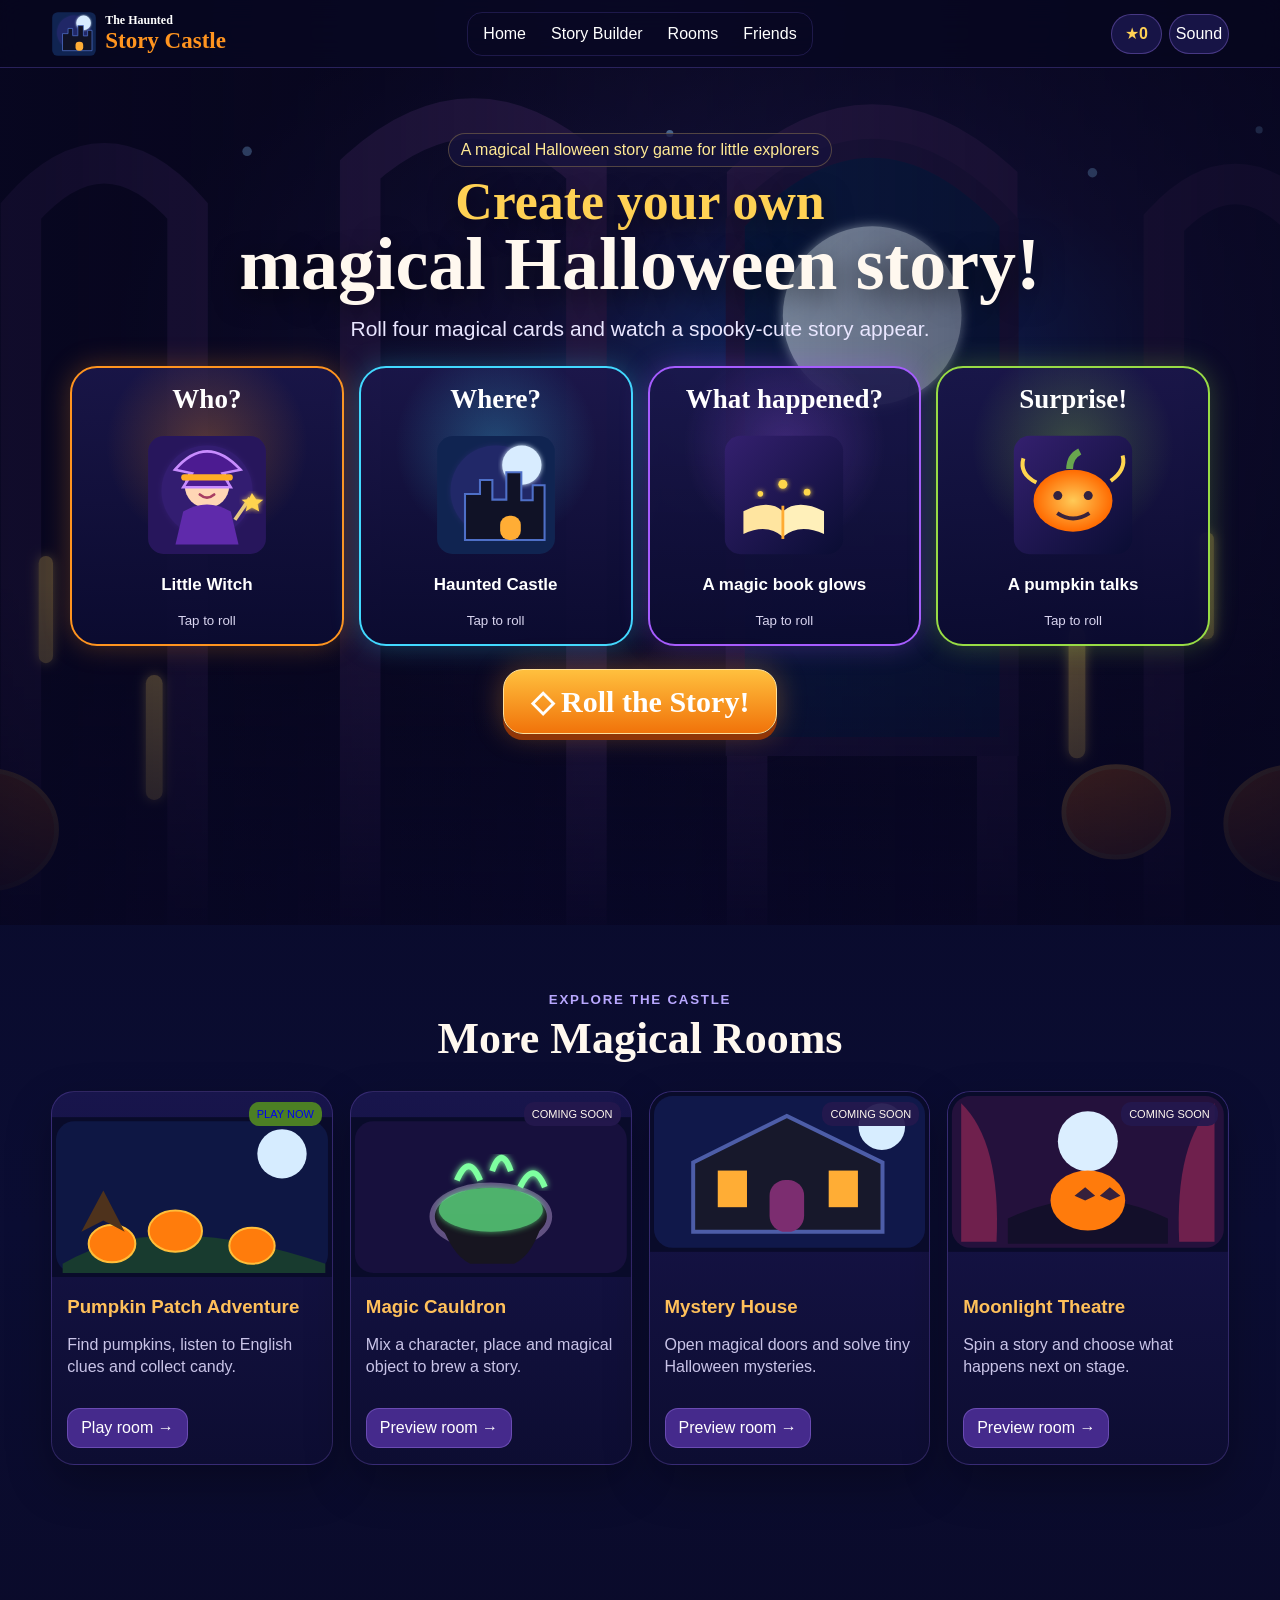
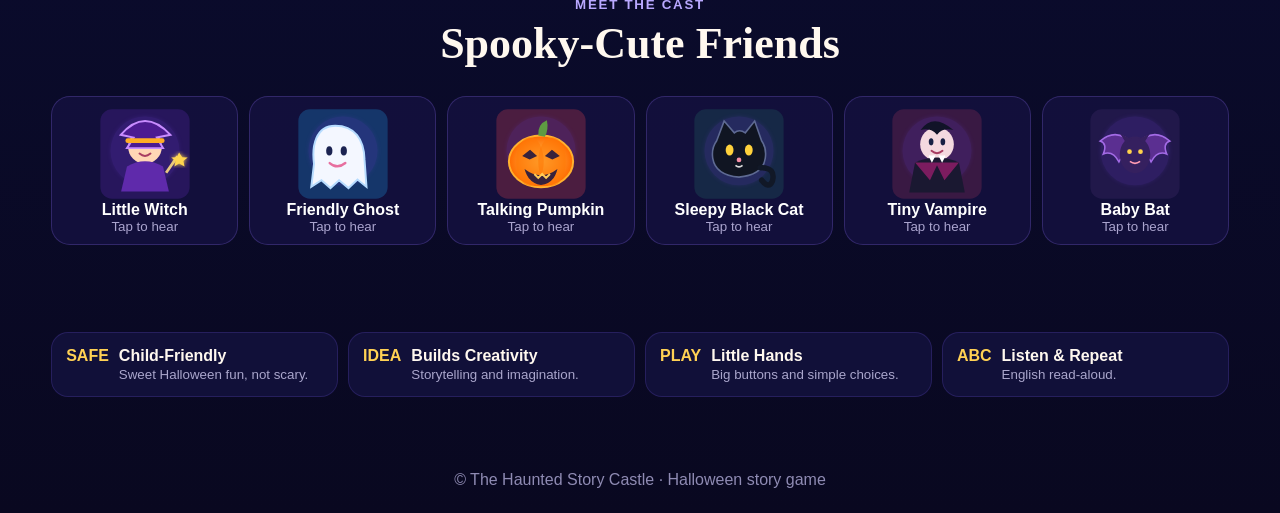
==== index.html @ b6b240dc "Build full Haunted Story Castle site" ====
<!doctype html><html lang="en"><head><meta charset="utf-8"><meta name="viewport" content="width=device-width,initial-scale=1"><meta name="theme-color" content="#090827"><meta name="description" content="The Haunted Story Castle — a colorful Halloween story game for little English learners."><title>The Haunted Story Castle</title><link rel="stylesheet" href="style.css"></head><body>
<header class="top"><a class="brand" href="#home"><i class="spr loc p0"></i><span><small>The Haunted</small><b>Story Castle</b></span></a><nav><a href="#home">Home</a><a href="#builder">Story Builder</a><a href="#rooms">Rooms</a><a href="#friends">Friends</a></nav><div class="tools"><span class="score">★ <b id="storyCount">0</b></span><button id="sound">Sound</button></div></header>
<main id="home"><section class="hero" id="builder"><div class="heroInner"><p class="kicker">A magical Halloween story game for little explorers</p><h1><em>Create your own</em> magical Halloween story!</h1><p class="lead">Roll four magical cards and watch a spooky-cute story appear.</p><div class="cards">
<button class="storyCard orange" data-slot="character"><b>Who?</b><i id="characterArt" class="spr char p0"></i><strong id="characterText">Little Witch</strong><small>Tap to roll</small></button>
<button class="storyCard blue" data-slot="setting"><b>Where?</b><i id="settingArt" class="spr loc p0"></i><strong id="settingText">Haunted Castle</strong><small>Tap to roll</small></button>
<button class="storyCard purple" data-slot="problem"><b>What happened?</b><i id="problemArt" class="spr prob p0"></i><strong id="problemText">A magic book glows</strong><small>Tap to roll</small></button>
<button class="storyCard green" data-slot="surprise"><b>Surprise!</b><i id="surpriseArt" class="spr sur p0"></i><strong id="surpriseText">A pumpkin talks</strong><small>Tap to roll</small></button></div>
<button class="big" id="roll">◇ Roll the Story!</button><div class="result" id="result"><i id="resultArt" class="spr char p0"></i><div><small>YOUR MAGICAL STORY</small><p id="story">Ready for a Halloween adventure?</p></div><div class="resultBtns"><button id="read">Read aloud</button><button id="again">Roll again</button></div></div></div></section>
<section class="section" id="rooms"><div class="title"><small>EXPLORE THE CASTLE</small><h2>More Magical Rooms</h2></div><div class="rooms">
<article><a href="pumpkin-patch.html" class="roomPic"><i class="room r0"></i><span class="ready">PLAY NOW</span></a><h3>Pumpkin Patch Adventure</h3><p>Find pumpkins, listen to English clues and collect candy.</p><a class="go" href="pumpkin-patch.html">Play room →</a></article>
<article><div class="roomPic"><i class="room r1"></i><span>COMING SOON</span></div><h3>Magic Cauldron</h3><p>Mix a character, place and magical object to brew a story.</p><button class="soon">Preview room →</button></article>
<article><div class="roomPic"><i class="room r2"></i><span>COMING SOON</span></div><h3>Mystery House</h3><p>Open magical doors and solve tiny Halloween mysteries.</p><button class="soon">Preview room →</button></article>
<article><div class="roomPic"><i class="room r3"></i><span>COMING SOON</span></div><h3>Moonlight Theatre</h3><p>Spin a story and choose what happens next on stage.</p><button class="soon">Preview room →</button></article></div></section>
<section class="section friends" id="friends"><div class="title"><small>MEET THE CAST</small><h2>Spooky-Cute Friends</h2></div><div id="friendRow" class="friendRow"></div></section>
<section class="benefits"><div><b>SAFE</b><span>Child-Friendly</span><small>Sweet Halloween fun, not scary.</small></div><div><b>IDEA</b><span>Builds Creativity</span><small>Storytelling and imagination.</small></div><div><b>PLAY</b><span>Little Hands</span><small>Big buttons and simple choices.</small></div><div><b>ABC</b><span>Listen & Repeat</span><small>English read-aloud.</small></div></section></main><footer>© The Haunted Story Castle · Halloween story game</footer><div id="toast" class="toast"></div><script src="app.js"></script></body></html>
---- style.css ----
:root{--bg:#070720;--gold:#ffd154;--orange:#ff941f;--purple:#a65cff;--cyan:#42d9ff;--green:#98dc45;--white:#fff8ef}*{box-sizing:border-box}html{scroll-behavior:smooth}body{margin:0;min-width:320px;color:var(--white);font-family:'Trebuchet MS','Segoe UI',sans-serif;background:radial-gradient(circle at 50% 0,#27216a 0,transparent 35%),linear-gradient(#06061d,#0b0d33 58%,#090820);overflow-x:hidden}button,a{font:inherit}.top{position:sticky;top:0;z-index:50;min-height:68px;padding:8px clamp(12px,4vw,56px);display:grid;grid-template-columns:1fr auto 1fr;align-items:center;gap:14px;background:#06061de8;border-bottom:1px solid #896cff44;backdrop-filter:blur(15px)}.brand{display:flex;align-items:center;gap:8px;color:#fff;text-decoration:none}.brand>i{width:46px;height:46px}.brand span{display:grid;line-height:1}.brand small{font:700 12px Georgia}.brand b{font:800 23px Georgia;color:var(--orange)}nav{display:flex;gap:3px;padding:4px;border:1px solid #795ee933;border-radius:15px}nav a{color:#fff;text-decoration:none;padding:8px 11px;border-radius:11px}nav a:hover{background:#5832bc}.tools{display:flex;justify-content:flex-end;gap:7px}.tools>*{height:40px;border:1px solid #a981ff55;border-radius:99px;background:#171446;color:#fff}.score{display:flex;align-items:center;padding:0 13px;color:var(--gold)}.tools button{width:60px;cursor:pointer}.hero{min-height:730px;display:grid;place-items:center;text-align:center;background:linear-gradient(90deg,#070620c7,#07062050 50%,#070620c7),linear-gradient(transparent 60%,#080729ed),url('assets/hall.svg') center/cover}.heroInner{width:min(1140px,calc(100% - 26px));padding:65px 0 45px}.kicker{display:inline-block;margin:0 0 10px;padding:7px 12px;border:1px solid #ffd65d44;border-radius:99px;background:#17133dc4;color:#ffe994}.hero h1,.patchHero h1{max-width:880px;margin:0 auto;font:800 clamp(40px,6vw,74px)/.98 Georgia;text-shadow:0 8px 28px #0009}.hero h1 em,.patchHero h1 em{display:block;color:var(--gold);font-size:.7em;font-style:normal}.lead{max-width:760px;margin:17px auto 25px;color:#e9e6ff;font-size:clamp(16px,2vw,21px)}.cards{display:grid;grid-template-columns:repeat(4,1fr);gap:15px}.storyCard{--c:255,148,31;min-height:280px;padding:16px 12px;border:2px solid rgb(var(--c));border-radius:27px;color:#fff;background:radial-gradient(circle at 50% 28%,rgba(var(--c),.27),transparent 42%),linear-gradient(#1b174cdd,#0b0b30f5);box-shadow:0 0 28px rgba(var(--c),.28);display:flex;flex-direction:column;align-items:center;justify-content:space-between;cursor:pointer;transition:.2s}.storyCard:hover{transform:translateY(-6px);box-shadow:0 0 40px rgba(var(--c),.48)}.storyCard.blue{--c:66,217,255}.storyCard.purple{--c:166,92,255}.storyCard.green{--c:152,220,69}.storyCard>b{font:800 27px Georgia}.storyCard>.spr{width:124px;height:124px;border-radius:23px}.storyCard strong{font-size:17px}.storyCard small{color:#d8d4ef}.big{margin-top:23px;padding:14px 27px;border:1px solid #ffe09a;border-radius:20px;background:linear-gradient(#ffc03e,#f1730a);color:#fff;font:800 clamp(21px,3vw,30px) Georgia;box-shadow:0 6px #903507,0 0 30px #ff9b2855;cursor:pointer}.result{max-width:920px;margin:27px auto 0;padding:15px;display:grid;grid-template-columns:82px 1fr auto;gap:14px;align-items:center;text-align:left;border:1px solid #ad83ff55;border-radius:23px;background:#0b0a30e8;opacity:0;transform:translateY(10px);pointer-events:none;transition:.3s}.result.show{opacity:1;transform:none;pointer-events:auto}.result>.spr{width:80px;height:80px;border-radius:18px}.result small{color:var(--gold);font-weight:800}.result p{margin:5px 0;font:600 20px/1.35 Georgia}.resultBtns{display:grid;gap:7px}.resultBtns button,.soon,.go,#restart,#hearClue,#hearCandy{padding:10px 13px;border:1px solid #b38cff55;border-radius:13px;background:#452a8c;color:#fff;text-decoration:none;cursor:pointer}.section{padding:65px clamp(15px,4vw,56px)}.title{text-align:center;margin-bottom:27px}.title small{color:#b9a8ff;font-weight:800;letter-spacing:.13em}.title h2{margin:5px 0;font:800 clamp(29px,4vw,44px) Georgia}.rooms{display:grid;grid-template-columns:repeat(4,1fr);gap:17px}.rooms article{overflow:hidden;border:1px solid #8f69e644;border-radius:23px;background:linear-gradient(#18154c,#0d0d32);box-shadow:0 18px 45px #0004}.roomPic{height:185px;position:relative;display:block;overflow:hidden}.roomPic .room{width:100%;height:100%}.roomPic span{position:absolute;right:10px;top:10px;padding:6px 8px;border-radius:10px;background:#24184eee;font-size:11px}.roomPic .ready{background:#4c7f24}.rooms h3,.rooms p,.rooms .go,.rooms .soon{margin-left:15px;margin-right:15px}.rooms h3{margin-bottom:4px;color:#ffc05a}.rooms p{min-height:58px;color:#c9c4e8;line-height:1.4}.rooms .go,.rooms .soon{display:inline-block;margin-bottom:16px}.friendRow,.wordRow{display:grid;grid-template-columns:repeat(6,1fr);gap:11px}.friendChip,.wordRow button{padding:10px;border:1px solid #8968e844;border-radius:19px;background:#14113ee8;color:#fff;text-align:center;cursor:pointer}.friendChip .spr,.wordRow .spr{width:94px;height:94px;margin:auto}.friendChip strong,.friendChip small,.wordRow b{display:block}.friendChip small{color:#aaa4ce}.benefits{padding:22px clamp(15px,4vw,55px) 50px;display:grid;grid-template-columns:repeat(4,1fr);gap:10px}.benefits div{display:grid;grid-template-columns:auto 1fr;gap:2px 10px;padding:14px;border:1px solid #7b5ce833;border-radius:17px;background:#111039}.benefits b{grid-row:1/3;color:var(--gold)}.benefits span{font-weight:800}.benefits small{color:#aaa6cc}footer{text-align:center;padding:24px;color:#8f8bb3}.toast{position:fixed;z-index:90;left:50%;bottom:28px;transform:translate(-50%,20px);padding:11px 17px;border-radius:99px;background:#1b154bee;border:1px solid #c191ff55;opacity:0;transition:.25s}.toast.show{opacity:1;transform:translate(-50%,0)}.spr{display:block;background-repeat:no-repeat;background-size:300% 200%}.char{background-image:url('assets/characters.svg')}.loc{background-image:url('assets/locations.svg')}.prob{background-image:url('assets/problems.svg')}.sur{background-image:url('assets/surprises.svg')}.p0{background-position:0 0}.p1{background-position:50% 0}.p2{background-position:100% 0}.p3{background-position:0 100%}.p4{background-position:50% 100%}.p5{background-position:100% 100%}.room{display:block;background:url('assets/rooms.svg') no-repeat;background-size:200% 200%}.r0{background-position:0 0}.r1{background-position:100% 0}.r2{background-position:0 100%}.r3{background-position:100% 100%}.patchHero{min-height:535px;display:grid;place-items:center;text-align:center;position:relative;overflow:hidden;background:linear-gradient(#08082355,#080823bb),url('assets/patch.svg') center/cover}.patchHero>div{z-index:2;width:min(820px,calc(100% - 28px));padding:65px 0}.heroFriend{position:absolute;width:185px;height:185px;left:5%;bottom:30px}.catHero{left:auto;right:5%}.game{width:min(1140px,calc(100% - 26px));margin:40px auto;border:1px solid #8b66e844;border-radius:27px;background:#0c0b31ec;overflow:hidden;box-shadow:0 25px 68px #0005}.gameTop{padding:14px 19px;display:grid;grid-template-columns:1fr auto 1fr;align-items:center;border-bottom:1px solid #8461dd33}.gameTop small,.stage small,.clue small,.request small{display:block;color:#c6aeff;font-weight:800;letter-spacing:.08em}.gameTop>#restart{justify-self:end}.steps{display:flex;align-items:center}.steps b{width:34px;height:34px;border-radius:50%;display:grid;place-items:center;background:#242052;border:2px solid #6651a1}.steps b.on{background:#773be1;border-color:#d3a1ff}.steps i{width:40px;height:3px;background:#4c3d79}.stage{padding:23px}.stage>header{display:grid;grid-template-columns:auto 1fr auto;gap:15px;align-items:center;margin-bottom:17px}.stage>header>b{width:47px;height:47px;border-radius:50%;display:grid;place-items:center;background:#763bdf;font-size:22px}.stage h2{margin:3px 0;font:800 31px Georgia}.stage p{margin:4px 0;color:#cbc7e7}.stage>header>strong{color:var(--gold)}.findScene{min-height:490px;position:relative;overflow:hidden;border-radius:23px;background:linear-gradient(#09082d22,#09082d88),url('assets/patch.svg') center/cover}.sceneFriend{position:absolute;width:125px;height:125px;left:18px;bottom:18px}.catScene{left:auto;right:18px}.pumpkin{position:absolute;width:92px;height:92px;padding:0;border:0;border-radius:50%;background:transparent;filter:drop-shadow(0 0 16px #ff9f25);cursor:pointer;animation:float 2.4s ease-in-out infinite alternate;transition:.35s}.pumpkin .spr{width:100%;height:100%}.pumpkin.found{opacity:0;transform:scale(.25);pointer-events:none}.pumpkin.p1{left:16%;top:34%}.pumpkin.p2{left:39%;top:62%;width:80px;height:80px}.pumpkin.p3{left:66%;top:31%;width:108px;height:108px}.pumpkin.p4{left:76%;top:67%;width:80px;height:80px}.pumpkin.p5{left:48%;top:21%;width:73px;height:73px}@keyframes float{to{transform:translateY(-10px) rotate(2deg)}}#wordPop{position:absolute;left:50%;top:50%;transform:translate(-50%,-50%) scale(.7);padding:10px 18px;border-radius:99px;background:#ff9a24;font:800 25px Georgia;opacity:0;transition:.2s}#wordPop.show{opacity:1;transform:translate(-50%,-50%) scale(1)}.clue{display:flex;gap:20px;align-items:center;justify-content:center;padding:20px}.clue>.spr{width:140px;height:140px;border-radius:50%;filter:blur(6px) brightness(.55)}.clue h3{font:800 27px Georgia;margin:4px 0 12px}.choices{display:grid;grid-template-columns:repeat(3,1fr);gap:14px}.choices button{padding:12px;border:2px solid #7554bb;border-radius:21px;background:#171443;color:#fff;cursor:pointer}.choices .spr{width:145px;height:145px;margin:auto}.choices button.good{border-color:#76e061;box-shadow:0 0 25px #6ddd5555}.choices button.bad{border-color:#ff6b8a}.feedback{text-align:center;min-height:24px;color:#ffe094!important;font-weight:800}.candyGame{max-width:820px;margin:auto;text-align:center}.request{display:flex;gap:16px;align-items:center;justify-content:center;margin-bottom:18px}.request .spr{width:110px;height:110px}.request b{font:800 25px Georgia}.tray{display:grid;grid-template-columns:repeat(5,1fr);gap:10px;margin:15px 0}.tray button{padding:9px;border:2px solid #7356ae;border-radius:18px;background:#16133f;cursor:pointer}.tray .spr{width:105px;height:105px;margin:auto}.tray button.sel{border-color:#ffcb48;background:#4a2b4f;transform:translateY(-5px)}.wordRow{max-width:760px;margin:auto;grid-template-columns:repeat(4,1fr)}.modal{position:fixed;inset:0;z-index:100;display:grid;place-items:center;background:#06051bd9;opacity:0;pointer-events:none;transition:.25s}.modal.open{opacity:1;pointer-events:auto}.reward{width:min(650px,calc(100% - 25px));padding:28px;text-align:center;border:1px solid #c28dff66;border-radius:28px;background:radial-gradient(circle at 50% 0,#5833a8,#15103b 60%);box-shadow:0 0 70px #8a4dff55}.rewardCast{display:flex;justify-content:center}.rewardCast .spr{width:100px;height:100px;margin:-10px}.reward h2{margin:5px;font:800 40px Georgia;color:var(--gold)}.reward .go{display:inline-block;margin:12px;padding:14px 20px}.reward .big{font-size:21px;padding:12px 20px}@media(max-width:900px){.top{grid-template-columns:1fr auto}.top nav{display:none}.cards,.rooms{grid-template-columns:repeat(2,1fr)}.benefits{grid-template-columns:repeat(2,1fr)}.friendRow{grid-template-columns:repeat(3,1fr)}.heroFriend{width:135px;height:135px;opacity:.85}.result{grid-template-columns:70px 1fr}.resultBtns{grid-column:1/-1;grid-template-columns:1fr 1fr}.gameTop{grid-template-columns:1fr auto}.steps{grid-row:2;grid-column:1/-1;justify-content:center}.gameTop>#restart{grid-row:1;grid-column:2}.findScene{min-height:430px}}@media(max-width:580px){.brand b{font-size:18px}.brand small{font-size:10px}.brand>i{width:38px;height:38px}.top{min-height:58px}.score{display:none}.hero{min-height:auto}.heroInner{padding:45px 0}.cards{grid-template-columns:repeat(2,1fr);gap:9px}.storyCard{min-height:215px;border-radius:20px}.storyCard>b{font-size:21px}.storyCard>.spr{width:90px;height:90px}.storyCard strong{font-size:14px}.rooms{grid-template-columns:1fr}.roomPic{height:210px}.friendRow{grid-template-columns:repeat(2,1fr)}.benefits{grid-template-columns:1fr}.result{grid-template-columns:60px 1fr}.result>.spr{width:58px;height:58px}.result p{font-size:17px}.patchHero{min-height:470px}.heroFriend{width:100px;height:100px}.stage{padding:13px}.stage>header{grid-template-columns:auto 1fr}.stage>header>strong{grid-column:2}.stage h2{font-size:25px}.findScene{min-height:420px}.pumpkin{width:72px;height:72px}.pumpkin.p3{width:83px;height:83px}.choices{grid-template-columns:1fr}.choices button{display:flex;align-items:center;justify-content:center;gap:16px}.choices .spr{width:100px;height:100px;margin:0}.clue>.spr{display:none}.tray .spr{width:60px;height:60px}.wordRow{grid-template-columns:repeat(2,1fr)}.request .spr{width:80px;height:80px}.sceneFriend{width:90px;height:90px}}
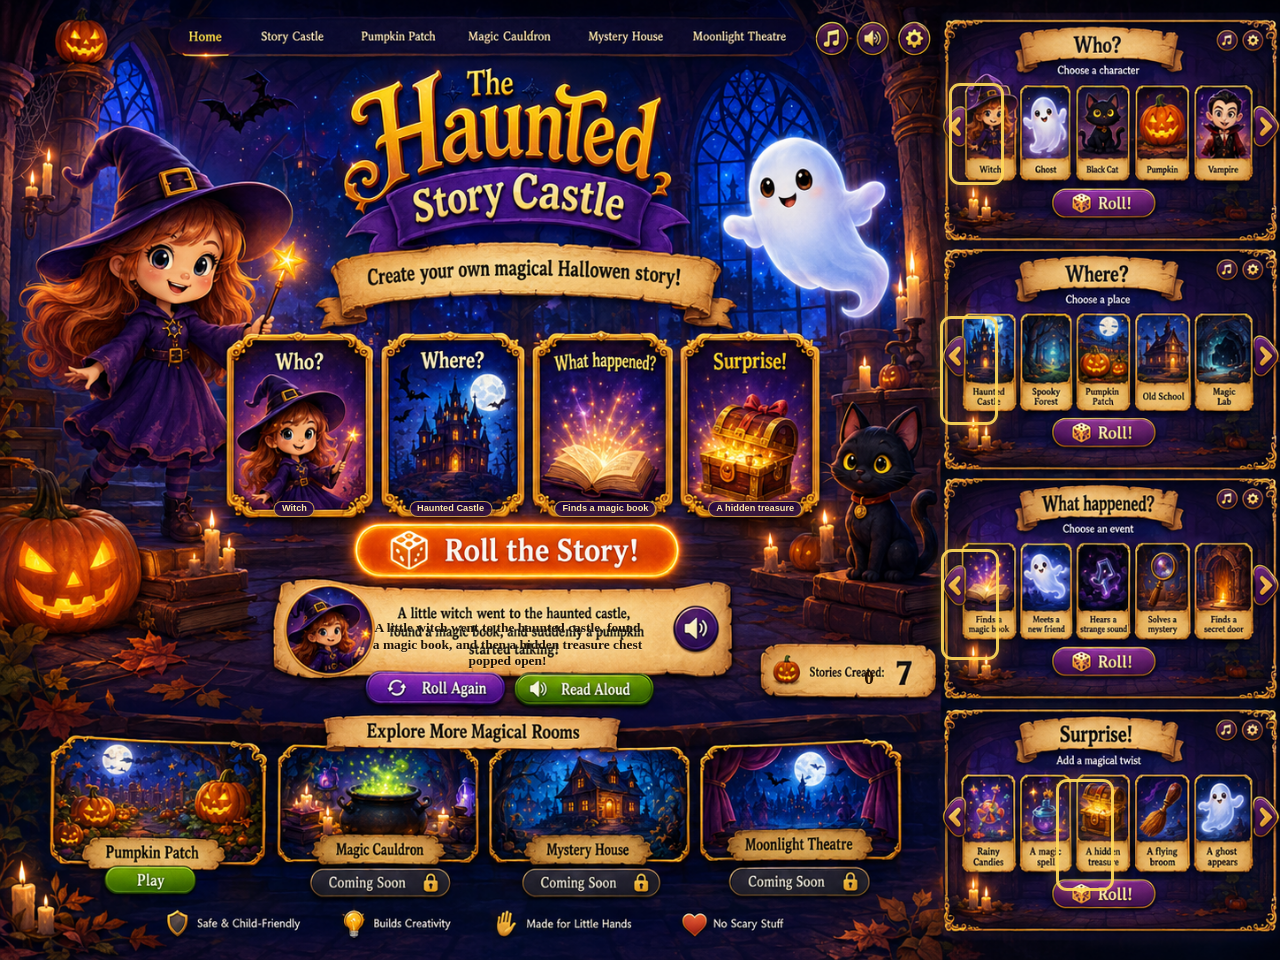
==== commit 074a16ab: "Match live site to illustrated mockups" ====
--- a/index.html
+++ b/index.html
@@ -1,15 +1,52 @@
-<!doctype html><html lang="en"><head><meta charset="utf-8"><meta name="viewport" content="width=device-width,initial-scale=1"><meta name="theme-color" content="#090827"><meta name="description" content="The Haunted Story Castle — a colorful Halloween story game for little English learners."><title>The Haunted Story Castle</title><link rel="stylesheet" href="style.css"></head><body>
-<header class="top"><a class="brand" href="#home"><i class="spr loc p0"></i><span><small>The Haunted</small><b>Story Castle</b></span></a><nav><a href="#home">Home</a><a href="#builder">Story Builder</a><a href="#rooms">Rooms</a><a href="#friends">Friends</a></nav><div class="tools"><span class="score">★ <b id="storyCount">0</b></span><button id="sound">Sound</button></div></header>
-<main id="home"><section class="hero" id="builder"><div class="heroInner"><p class="kicker">A magical Halloween story game for little explorers</p><h1><em>Create your own</em> magical Halloween story!</h1><p class="lead">Roll four magical cards and watch a spooky-cute story appear.</p><div class="cards">
-<button class="storyCard orange" data-slot="character"><b>Who?</b><i id="characterArt" class="spr char p0"></i><strong id="characterText">Little Witch</strong><small>Tap to roll</small></button>
-<button class="storyCard blue" data-slot="setting"><b>Where?</b><i id="settingArt" class="spr loc p0"></i><strong id="settingText">Haunted Castle</strong><small>Tap to roll</small></button>
-<button class="storyCard purple" data-slot="problem"><b>What happened?</b><i id="problemArt" class="spr prob p0"></i><strong id="problemText">A magic book glows</strong><small>Tap to roll</small></button>
-<button class="storyCard green" data-slot="surprise"><b>Surprise!</b><i id="surpriseArt" class="spr sur p0"></i><strong id="surpriseText">A pumpkin talks</strong><small>Tap to roll</small></button></div>
-<button class="big" id="roll">◇ Roll the Story!</button><div class="result" id="result"><i id="resultArt" class="spr char p0"></i><div><small>YOUR MAGICAL STORY</small><p id="story">Ready for a Halloween adventure?</p></div><div class="resultBtns"><button id="read">Read aloud</button><button id="again">Roll again</button></div></div></div></section>
-<section class="section" id="rooms"><div class="title"><small>EXPLORE THE CASTLE</small><h2>More Magical Rooms</h2></div><div class="rooms">
-<article><a href="pumpkin-patch.html" class="roomPic"><i class="room r0"></i><span class="ready">PLAY NOW</span></a><h3>Pumpkin Patch Adventure</h3><p>Find pumpkins, listen to English clues and collect candy.</p><a class="go" href="pumpkin-patch.html">Play room →</a></article>
-<article><div class="roomPic"><i class="room r1"></i><span>COMING SOON</span></div><h3>Magic Cauldron</h3><p>Mix a character, place and magical object to brew a story.</p><button class="soon">Preview room →</button></article>
-<article><div class="roomPic"><i class="room r2"></i><span>COMING SOON</span></div><h3>Mystery House</h3><p>Open magical doors and solve tiny Halloween mysteries.</p><button class="soon">Preview room →</button></article>
-<article><div class="roomPic"><i class="room r3"></i><span>COMING SOON</span></div><h3>Moonlight Theatre</h3><p>Spin a story and choose what happens next on stage.</p><button class="soon">Preview room →</button></article></div></section>
-<section class="section friends" id="friends"><div class="title"><small>MEET THE CAST</small><h2>Spooky-Cute Friends</h2></div><div id="friendRow" class="friendRow"></div></section>
-<section class="benefits"><div><b>SAFE</b><span>Child-Friendly</span><small>Sweet Halloween fun, not scary.</small></div><div><b>IDEA</b><span>Builds Creativity</span><small>Storytelling and imagination.</small></div><div><b>PLAY</b><span>Little Hands</span><small>Big buttons and simple choices.</small></div><div><b>ABC</b><span>Listen & Repeat</span><small>English read-aloud.</small></div></section></main><footer>© The Haunted Story Castle · Halloween story game</footer><div id="toast" class="toast"></div><script src="app.js"></script></body></html>
+<!doctype html>
+<html lang="en">
+<head>
+  <meta charset="utf-8">
+  <meta name="viewport" content="width=device-width,initial-scale=1">
+  <meta name="theme-color" content="#12062d">
+  <meta name="description" content="The Haunted Story Castle — a magical Halloween story game for little learners.">
+  <title>The Haunted Story Castle</title>
+  <link rel="stylesheet" href="style.css">
+</head>
+<body class="mockup-body">
+  <main class="mockup-wrap" aria-label="The Haunted Story Castle interactive game">
+    <div class="mockup-canvas" id="castleCanvas">
+      <img class="mockup-bg" src="assets/ChatGPT Image Aug 26, 2026, 01_21_56 AM.png" alt="The Haunted Story Castle game interface">
+
+      <a class="hotspot nav-home" href="index.html" aria-label="Home"></a>
+      <a class="hotspot nav-patch" href="pumpkin-patch.html" aria-label="Pumpkin Patch"></a>
+
+      <button class="hotspot main-card who-card" data-roll="character" aria-label="Roll character"></button>
+      <button class="hotspot main-card where-card" data-roll="setting" aria-label="Roll place"></button>
+      <button class="hotspot main-card problem-card" data-roll="problem" aria-label="Roll event"></button>
+      <button class="hotspot main-card surprise-card" data-roll="surprise" aria-label="Roll surprise"></button>
+      <button class="hotspot roll-story" id="rollStory" aria-label="Roll the Story"></button>
+      <button class="hotspot roll-again" id="rollAgain" aria-label="Roll again"></button>
+      <button class="hotspot read-aloud" id="readAloud" aria-label="Read story aloud"></button>
+      <a class="hotspot patch-card-link" href="pumpkin-patch.html" aria-label="Play Pumpkin Patch Adventure"></a>
+
+      <div class="dynamic-story" id="dynamicStory" aria-live="polite">
+        <span id="storyText">A little witch went to the haunted castle, found a magic book, and suddenly a pumpkin started talking!</span>
+      </div>
+      <div class="dynamic-count"><strong id="storyCount">0</strong></div>
+
+      <div class="selection-label label-character" id="labelCharacter">Witch</div>
+      <div class="selection-label label-setting" id="labelSetting">Haunted Castle</div>
+      <div class="selection-label label-problem" id="labelProblem">Finds a magic book</div>
+      <div class="selection-label label-surprise" id="labelSurprise">A hidden treasure</div>
+
+      <div class="side-choice character-choices" id="characterChoices"></div>
+      <div class="side-choice setting-choices" id="settingChoices"></div>
+      <div class="side-choice problem-choices" id="problemChoices"></div>
+      <div class="side-choice surprise-choices" id="surpriseChoices"></div>
+
+      <button class="hotspot side-roll side-roll-character" data-roll="character" aria-label="Roll character"></button>
+      <button class="hotspot side-roll side-roll-setting" data-roll="setting" aria-label="Roll place"></button>
+      <button class="hotspot side-roll side-roll-problem" data-roll="problem" aria-label="Roll event"></button>
+      <button class="hotspot side-roll side-roll-surprise" data-roll="surprise" aria-label="Roll surprise"></button>
+    </div>
+  </main>
+  <div class="toast" id="toast" role="status" aria-live="polite"></div>
+  <script src="app.js"></script>
+</body>
+</html>
--- a/style.css
+++ b/style.css
@@ -1 +1 @@
-:root{--bg:#070720;--gold:#ffd154;--orange:#ff941f;--purple:#a65cff;--cyan:#42d9ff;--green:#98dc45;--white:#fff8ef}*{box-sizing:border-box}html{scroll-behavior:smooth}body{margin:0;min-width:320px;color:var(--white);font-family:'Trebuchet MS','Segoe UI',sans-serif;background:radial-gradient(circle at 50% 0,#27216a 0,transparent 35%),linear-gradient(#06061d,#0b0d33 58%,#090820);overflow-x:hidden}button,a{font:inherit}.top{position:sticky;top:0;z-index:50;min-height:68px;padding:8px clamp(12px,4vw,56px);display:grid;grid-template-columns:1fr auto 1fr;align-items:center;gap:14px;background:#06061de8;border-bottom:1px solid #896cff44;backdrop-filter:blur(15px)}.brand{display:flex;align-items:center;gap:8px;color:#fff;text-decoration:none}.brand>i{width:46px;height:46px}.brand span{display:grid;line-height:1}.brand small{font:700 12px Georgia}.brand b{font:800 23px Georgia;color:var(--orange)}nav{display:flex;gap:3px;padding:4px;border:1px solid #795ee933;border-radius:15px}nav a{color:#fff;text-decoration:none;padding:8px 11px;border-radius:11px}nav a:hover{background:#5832bc}.tools{display:flex;justify-content:flex-end;gap:7px}.tools>*{height:40px;border:1px solid #a981ff55;border-radius:99px;background:#171446;color:#fff}.score{display:flex;align-items:center;padding:0 13px;color:var(--gold)}.tools button{width:60px;cursor:pointer}.hero{min-height:730px;display:grid;place-items:center;text-align:center;background:linear-gradient(90deg,#070620c7,#07062050 50%,#070620c7),linear-gradient(transparent 60%,#080729ed),url('assets/hall.svg') center/cover}.heroInner{width:min(1140px,calc(100% - 26px));padding:65px 0 45px}.kicker{display:inline-block;margin:0 0 10px;padding:7px 12px;border:1px solid #ffd65d44;border-radius:99px;background:#17133dc4;color:#ffe994}.hero h1,.patchHero h1{max-width:880px;margin:0 auto;font:800 clamp(40px,6vw,74px)/.98 Georgia;text-shadow:0 8px 28px #0009}.hero h1 em,.patchHero h1 em{display:block;color:var(--gold);font-size:.7em;font-style:normal}.lead{max-width:760px;margin:17px auto 25px;color:#e9e6ff;font-size:clamp(16px,2vw,21px)}.cards{display:grid;grid-template-columns:repeat(4,1fr);gap:15px}.storyCard{--c:255,148,31;min-height:280px;padding:16px 12px;border:2px solid rgb(var(--c));border-radius:27px;color:#fff;background:radial-gradient(circle at 50% 28%,rgba(var(--c),.27),transparent 42%),linear-gradient(#1b174cdd,#0b0b30f5);box-shadow:0 0 28px rgba(var(--c),.28);display:flex;flex-direction:column;align-items:center;justify-content:space-between;cursor:pointer;transition:.2s}.storyCard:hover{transform:translateY(-6px);box-shadow:0 0 40px rgba(var(--c),.48)}.storyCard.blue{--c:66,217,255}.storyCard.purple{--c:166,92,255}.storyCard.green{--c:152,220,69}.storyCard>b{font:800 27px Georgia}.storyCard>.spr{width:124px;height:124px;border-radius:23px}.storyCard strong{font-size:17px}.storyCard small{color:#d8d4ef}.big{margin-top:23px;padding:14px 27px;border:1px solid #ffe09a;border-radius:20px;background:linear-gradient(#ffc03e,#f1730a);color:#fff;font:800 clamp(21px,3vw,30px) Georgia;box-shadow:0 6px #903507,0 0 30px #ff9b2855;cursor:pointer}.result{max-width:920px;margin:27px auto 0;padding:15px;display:grid;grid-template-columns:82px 1fr auto;gap:14px;align-items:center;text-align:left;border:1px solid #ad83ff55;border-radius:23px;background:#0b0a30e8;opacity:0;transform:translateY(10px);pointer-events:none;transition:.3s}.result.show{opacity:1;transform:none;pointer-events:auto}.result>.spr{width:80px;height:80px;border-radius:18px}.result small{color:var(--gold);font-weight:800}.result p{margin:5px 0;font:600 20px/1.35 Georgia}.resultBtns{display:grid;gap:7px}.resultBtns button,.soon,.go,#restart,#hearClue,#hearCandy{padding:10px 13px;border:1px solid #b38cff55;border-radius:13px;background:#452a8c;color:#fff;text-decoration:none;cursor:pointer}.section{padding:65px clamp(15px,4vw,56px)}.title{text-align:center;margin-bottom:27px}.title small{color:#b9a8ff;font-weight:800;letter-spacing:.13em}.title h2{margin:5px 0;font:800 clamp(29px,4vw,44px) Georgia}.rooms{display:grid;grid-template-columns:repeat(4,1fr);gap:17px}.rooms article{overflow:hidden;border:1px solid #8f69e644;border-radius:23px;background:linear-gradient(#18154c,#0d0d32);box-shadow:0 18px 45px #0004}.roomPic{height:185px;position:relative;display:block;overflow:hidden}.roomPic .room{width:100%;height:100%}.roomPic span{position:absolute;right:10px;top:10px;padding:6px 8px;border-radius:10px;background:#24184eee;font-size:11px}.roomPic .ready{background:#4c7f24}.rooms h3,.rooms p,.rooms .go,.rooms .soon{margin-left:15px;margin-right:15px}.rooms h3{margin-bottom:4px;color:#ffc05a}.rooms p{min-height:58px;color:#c9c4e8;line-height:1.4}.rooms .go,.rooms .soon{display:inline-block;margin-bottom:16px}.friendRow,.wordRow{display:grid;grid-template-columns:repeat(6,1fr);gap:11px}.friendChip,.wordRow button{padding:10px;border:1px solid #8968e844;border-radius:19px;background:#14113ee8;color:#fff;text-align:center;cursor:pointer}.friendChip .spr,.wordRow .spr{width:94px;height:94px;margin:auto}.friendChip strong,.friendChip small,.wordRow b{display:block}.friendChip small{color:#aaa4ce}.benefits{padding:22px clamp(15px,4vw,55px) 50px;display:grid;grid-template-columns:repeat(4,1fr);gap:10px}.benefits div{display:grid;grid-template-columns:auto 1fr;gap:2px 10px;padding:14px;border:1px solid #7b5ce833;border-radius:17px;background:#111039}.benefits b{grid-row:1/3;color:var(--gold)}.benefits span{font-weight:800}.benefits small{color:#aaa6cc}footer{text-align:center;padding:24px;color:#8f8bb3}.toast{position:fixed;z-index:90;left:50%;bottom:28px;transform:translate(-50%,20px);padding:11px 17px;border-radius:99px;background:#1b154bee;border:1px solid #c191ff55;opacity:0;transition:.25s}.toast.show{opacity:1;transform:translate(-50%,0)}.spr{display:block;background-repeat:no-repeat;background-size:300% 200%}.char{background-image:url('assets/characters.svg')}.loc{background-image:url('assets/locations.svg')}.prob{background-image:url('assets/problems.svg')}.sur{background-image:url('assets/surprises.svg')}.p0{background-position:0 0}.p1{background-position:50% 0}.p2{background-position:100% 0}.p3{background-position:0 100%}.p4{background-position:50% 100%}.p5{background-position:100% 100%}.room{display:block;background:url('assets/rooms.svg') no-repeat;background-size:200% 200%}.r0{background-position:0 0}.r1{background-position:100% 0}.r2{background-position:0 100%}.r3{background-position:100% 100%}.patchHero{min-height:535px;display:grid;place-items:center;text-align:center;position:relative;overflow:hidden;background:linear-gradient(#08082355,#080823bb),url('assets/patch.svg') center/cover}.patchHero>div{z-index:2;width:min(820px,calc(100% - 28px));padding:65px 0}.heroFriend{position:absolute;width:185px;height:185px;left:5%;bottom:30px}.catHero{left:auto;right:5%}.game{width:min(1140px,calc(100% - 26px));margin:40px auto;border:1px solid #8b66e844;border-radius:27px;background:#0c0b31ec;overflow:hidden;box-shadow:0 25px 68px #0005}.gameTop{padding:14px 19px;display:grid;grid-template-columns:1fr auto 1fr;align-items:center;border-bottom:1px solid #8461dd33}.gameTop small,.stage small,.clue small,.request small{display:block;color:#c6aeff;font-weight:800;letter-spacing:.08em}.gameTop>#restart{justify-self:end}.steps{display:flex;align-items:center}.steps b{width:34px;height:34px;border-radius:50%;display:grid;place-items:center;background:#242052;border:2px solid #6651a1}.steps b.on{background:#773be1;border-color:#d3a1ff}.steps i{width:40px;height:3px;background:#4c3d79}.stage{padding:23px}.stage>header{display:grid;grid-template-columns:auto 1fr auto;gap:15px;align-items:center;margin-bottom:17px}.stage>header>b{width:47px;height:47px;border-radius:50%;display:grid;place-items:center;background:#763bdf;font-size:22px}.stage h2{margin:3px 0;font:800 31px Georgia}.stage p{margin:4px 0;color:#cbc7e7}.stage>header>strong{color:var(--gold)}.findScene{min-height:490px;position:relative;overflow:hidden;border-radius:23px;background:linear-gradient(#09082d22,#09082d88),url('assets/patch.svg') center/cover}.sceneFriend{position:absolute;width:125px;height:125px;left:18px;bottom:18px}.catScene{left:auto;right:18px}.pumpkin{position:absolute;width:92px;height:92px;padding:0;border:0;border-radius:50%;background:transparent;filter:drop-shadow(0 0 16px #ff9f25);cursor:pointer;animation:float 2.4s ease-in-out infinite alternate;transition:.35s}.pumpkin .spr{width:100%;height:100%}.pumpkin.found{opacity:0;transform:scale(.25);pointer-events:none}.pumpkin.p1{left:16%;top:34%}.pumpkin.p2{left:39%;top:62%;width:80px;height:80px}.pumpkin.p3{left:66%;top:31%;width:108px;height:108px}.pumpkin.p4{left:76%;top:67%;width:80px;height:80px}.pumpkin.p5{left:48%;top:21%;width:73px;height:73px}@keyframes float{to{transform:translateY(-10px) rotate(2deg)}}#wordPop{position:absolute;left:50%;top:50%;transform:translate(-50%,-50%) scale(.7);padding:10px 18px;border-radius:99px;background:#ff9a24;font:800 25px Georgia;opacity:0;transition:.2s}#wordPop.show{opacity:1;transform:translate(-50%,-50%) scale(1)}.clue{display:flex;gap:20px;align-items:center;justify-content:center;padding:20px}.clue>.spr{width:140px;height:140px;border-radius:50%;filter:blur(6px) brightness(.55)}.clue h3{font:800 27px Georgia;margin:4px 0 12px}.choices{display:grid;grid-template-columns:repeat(3,1fr);gap:14px}.choices button{padding:12px;border:2px solid #7554bb;border-radius:21px;background:#171443;color:#fff;cursor:pointer}.choices .spr{width:145px;height:145px;margin:auto}.choices button.good{border-color:#76e061;box-shadow:0 0 25px #6ddd5555}.choices button.bad{border-color:#ff6b8a}.feedback{text-align:center;min-height:24px;color:#ffe094!important;font-weight:800}.candyGame{max-width:820px;margin:auto;text-align:center}.request{display:flex;gap:16px;align-items:center;justify-content:center;margin-bottom:18px}.request .spr{width:110px;height:110px}.request b{font:800 25px Georgia}.tray{display:grid;grid-template-columns:repeat(5,1fr);gap:10px;margin:15px 0}.tray button{padding:9px;border:2px solid #7356ae;border-radius:18px;background:#16133f;cursor:pointer}.tray .spr{width:105px;height:105px;margin:auto}.tray button.sel{border-color:#ffcb48;background:#4a2b4f;transform:translateY(-5px)}.wordRow{max-width:760px;margin:auto;grid-template-columns:repeat(4,1fr)}.modal{position:fixed;inset:0;z-index:100;display:grid;place-items:center;background:#06051bd9;opacity:0;pointer-events:none;transition:.25s}.modal.open{opacity:1;pointer-events:auto}.reward{width:min(650px,calc(100% - 25px));padding:28px;text-align:center;border:1px solid #c28dff66;border-radius:28px;background:radial-gradient(circle at 50% 0,#5833a8,#15103b 60%);box-shadow:0 0 70px #8a4dff55}.rewardCast{display:flex;justify-content:center}.rewardCast .spr{width:100px;height:100px;margin:-10px}.reward h2{margin:5px;font:800 40px Georgia;color:var(--gold)}.reward .go{display:inline-block;margin:12px;padding:14px 20px}.reward .big{font-size:21px;padding:12px 20px}@media(max-width:900px){.top{grid-template-columns:1fr auto}.top nav{display:none}.cards,.rooms{grid-template-columns:repeat(2,1fr)}.benefits{grid-template-columns:repeat(2,1fr)}.friendRow{grid-template-columns:repeat(3,1fr)}.heroFriend{width:135px;height:135px;opacity:.85}.result{grid-template-columns:70px 1fr}.resultBtns{grid-column:1/-1;grid-template-columns:1fr 1fr}.gameTop{grid-template-columns:1fr auto}.steps{grid-row:2;grid-column:1/-1;justify-content:center}.gameTop>#restart{grid-row:1;grid-column:2}.findScene{min-height:430px}}@media(max-width:580px){.brand b{font-size:18px}.brand small{font-size:10px}.brand>i{width:38px;height:38px}.top{min-height:58px}.score{display:none}.hero{min-height:auto}.heroInner{padding:45px 0}.cards{grid-template-columns:repeat(2,1fr);gap:9px}.storyCard{min-height:215px;border-radius:20px}.storyCard>b{font-size:21px}.storyCard>.spr{width:90px;height:90px}.storyCard strong{font-size:14px}.rooms{grid-template-columns:1fr}.roomPic{height:210px}.friendRow{grid-template-columns:repeat(2,1fr)}.benefits{grid-template-columns:1fr}.result{grid-template-columns:60px 1fr}.result>.spr{width:58px;height:58px}.result p{font-size:17px}.patchHero{min-height:470px}.heroFriend{width:100px;height:100px}.stage{padding:13px}.stage>header{grid-template-columns:auto 1fr}.stage>header>strong{grid-column:2}.stage h2{font-size:25px}.findScene{min-height:420px}.pumpkin{width:72px;height:72px}.pumpkin.p3{width:83px;height:83px}.choices{grid-template-columns:1fr}.choices button{display:flex;align-items:center;justify-content:center;gap:16px}.choices .spr{width:100px;height:100px;margin:0}.clue>.spr{display:none}.tray .spr{width:60px;height:60px}.wordRow{grid-template-columns:repeat(2,1fr)}.request .spr{width:80px;height:80px}.sceneFriend{width:90px;height:90px}}
+*{box-sizing:border-box}html,body{margin:0;min-height:100%;background:#12062d}body{font-family:"Trebuchet MS","Segoe UI",Arial,sans-serif;color:#fff}.mockup-body{overflow-x:auto;background:radial-gradient(circle at 50% 0,#281067 0,#12062d 48%,#090319 100%)}.mockup-wrap{width:100%;min-height:100vh;display:flex;justify-content:center;align-items:flex-start;padding:0}.mockup-canvas{position:relative;width:min(100vw,1448px);aspect-ratio:4/3;overflow:hidden;background:#14072f;box-shadow:0 24px 70px rgba(0,0,0,.52)}.mockup-bg{position:absolute;inset:0;width:100%;height:100%;object-fit:cover;user-select:none;-webkit-user-drag:none}.hotspot{position:absolute;z-index:5;border:0;background:transparent;cursor:pointer;border-radius:18px}.hotspot:focus-visible,.hotspot:hover{outline:3px solid rgba(255,219,105,.82);outline-offset:-3px;box-shadow:0 0 26px rgba(255,174,47,.45);background:rgba(255,187,61,.035)}.nav-home{left:12.6%;top:2.1%;width:5%;height:4.2%}.nav-patch{left:27.1%;top:2.1%;width:8%;height:4.2%}.who-card{left:16.7%;top:35.5%;width:12.5%;height:18.6%}.where-card{left:29.2%;top:35.5%;width:11.9%;height:18.6%}.problem-card{left:41.2%;top:35.5%;width:12.1%;height:18.6%}.surprise-card{left:53.3%;top:35.5%;width:11.3%;height:18.6%}.roll-story{left:26.9%;top:55.1%;width:25.1%;height:6.4%;border-radius:999px}.roll-again{left:27.6%;top:70.3%;width:10.6%;height:4.2%;border-radius:999px}.read-aloud{left:39.0%;top:70.3%;width:11.0%;height:4.2%;border-radius:999px}.patch-card-link{left:3.6%;top:77.6%;width:17.4%;height:18.4%}.dynamic-story{position:absolute;z-index:4;left:28.4%;top:64.0%;width:22.5%;height:6.3%;display:flex;align-items:center;justify-content:center;padding:0 .6%;text-align:center;color:#1f1306;font-family:Georgia,serif;font-weight:700;font-size:clamp(10px,1.05vw,17px);line-height:1.2;text-shadow:0 1px rgba(255,255,255,.35);pointer-events:none}.dynamic-count{position:absolute;z-index:4;left:66.7%;top:69.0%;width:2.4%;height:3.2%;display:grid;place-items:center;color:#251000;font-family:Georgia,serif;font-weight:900;font-size:clamp(12px,1.5vw,24px);pointer-events:none}.selection-label{position:absolute;z-index:4;transform:translateX(-50%);max-width:12%;padding:2px 7px;border-radius:999px;background:rgba(35,7,66,.88);border:1px solid rgba(255,203,86,.72);color:#ffe9a7;font-size:clamp(7px,.72vw,12px);font-weight:800;line-height:1.05;text-align:center;pointer-events:none;box-shadow:0 2px 8px rgba(0,0,0,.35)}.label-character{left:23%;top:52.2%}.label-setting{left:35.2%;top:52.2%}.label-problem{left:47.3%;top:52.2%}.label-surprise{left:59.0%;top:52.2%}.side-choice{position:absolute;z-index:6;display:grid;grid-template-columns:repeat(5,1fr);gap:.35%;pointer-events:none}.side-choice button{pointer-events:auto;border:0;background:transparent;border-radius:10px;cursor:pointer}.side-choice button:hover,.side-choice button.active{outline:3px solid rgba(255,218,88,.92);outline-offset:-2px;background:rgba(255,214,84,.04);box-shadow:0 0 18px rgba(255,179,39,.35)}.character-choices{left:74.2%;top:8.8%;width:21.2%;height:10.4%}.setting-choices{left:73.5%;top:33.0%;width:22.4%;height:11.2%}.problem-choices{left:73.6%;top:57.3%;width:22.3%;height:11.3%}.surprise-choices{left:73.6%;top:81.2%;width:22.3%;height:11.5%}.side-roll{width:8.3%;height:3.6%;left:80.3%;border-radius:999px}.side-roll-character{top:20.4%}.side-roll-setting{top:44.8%}.side-roll-problem{top:69.0%}.side-roll-surprise{top:93.1%}.toast{position:fixed;z-index:20;left:50%;bottom:18px;transform:translate(-50%,16px);opacity:0;max-width:min(520px,calc(100% - 32px));padding:12px 18px;border-radius:999px;background:rgba(29,8,59,.96);border:2px solid #d99f35;color:#ffe9ae;font-weight:800;text-align:center;box-shadow:0 12px 34px rgba(0,0,0,.45);transition:.22s ease;pointer-events:none}.toast.show{opacity:1;transform:translate(-50%,0)}.patch-count{position:absolute;z-index:4;left:50.5%;top:29.0%;width:5.1%;height:3.5%;display:grid;place-items:center;font-family:Georgia,serif;color:#ffd772;font-size:clamp(12px,1.65vw,24px);font-weight:900;pointer-events:none}.patch-score{position:absolute;z-index:4;left:73.2%;top:83.0%;width:5.5%;height:3.5%;display:grid;place-items:center;color:#ffd36d;font-family:Georgia,serif;font-size:clamp(12px,1.55vw,23px);font-weight:900;pointer-events:none}.patch-start{left:22.1%;top:73.0%;width:22.0%;height:6.1%;border-radius:999px}.back-castle-hot{left:81.2%;top:39.3%;width:12.8%;height:5.2%;border-radius:999px}.play-again-hot{left:69.4%;top:39.3%;width:10.8%;height:5.2%;border-radius:999px}.collect-hot{left:74.6%;top:67.1%;width:13.3%;height:5.1%;border-radius:999px}.pumpkin-target{position:absolute;z-index:8;border:0;background:rgba(255,201,58,.02);cursor:pointer;border-radius:50%;filter:drop-shadow(0 0 4px rgba(255,215,68,.2));transition:.18s ease}.pumpkin-target::after{content:"";position:absolute;inset:5%;border:2px dashed rgba(255,210,66,.0);border-radius:50%;transition:.18s ease}.pumpkin-target:hover::after{border-color:rgba(255,221,92,.88);box-shadow:0 0 18px rgba(255,190,42,.55)}.pumpkin-target.found{opacity:.12;pointer-events:none;transform:scale(.75)}.pumpkin-target.found::after{border-color:#9bdd34}.pt1{left:10.0%;top:58.3%;width:7.2%;height:9.6%}.pt2{left:18.3%;top:43.0%;width:5.0%;height:6.8%}.pt3{left:35.6%;top:48.0%;width:4.6%;height:6.4%}.pt4{left:43.6%;top:54.9%;width:5.2%;height:7.1%}.pt5{left:56.3%;top:46.8%;width:4.8%;height:6.6%}.patch-message{position:absolute;z-index:10;left:50%;top:50%;transform:translate(-50%,-50%) scale(.96);width:44%;padding:22px;border-radius:24px;background:linear-gradient(180deg,rgba(35,9,73,.98),rgba(17,4,36,.98));border:3px solid #dba33c;color:#ffe9af;text-align:center;box-shadow:0 24px 70px rgba(0,0,0,.58);opacity:0;pointer-events:none;transition:.22s ease}.patch-message.show{opacity:1;pointer-events:auto;transform:translate(-50%,-50%) scale(1)}.patch-message h2{margin:0 0 8px;font-family:Georgia,serif;font-size:clamp(26px,3vw,46px);color:#ffd06a}.patch-message p{margin:0 0 16px;font-size:clamp(14px,1.35vw,20px)}.patch-message button{padding:11px 22px;border-radius:999px;border:2px solid #e5c36d;background:linear-gradient(#8a37d0,#5a1896);color:#fff0c2;font-weight:900;cursor:pointer}.patch-clue{position:absolute;z-index:11;left:23%;top:34%;width:44%;padding:16px 18px;border-radius:20px;background:rgba(20,5,42,.94);border:2px solid #d7a23e;color:#ffe7b2;text-align:center;box-shadow:0 18px 50px rgba(0,0,0,.5);display:none}.patch-clue.show{display:block}.patch-clue h3{margin:0 0 10px;font-family:Georgia,serif;color:#ffd272;font-size:clamp(20px,2vw,30px)}.clue-options{display:flex;gap:10px;justify-content:center;flex-wrap:wrap}.clue-options button{padding:10px 16px;border-radius:999px;border:2px solid rgba(255,209,96,.55);background:#4d187e;color:#ffebbd;font-weight:800;cursor:pointer}.clue-options button.correct{background:#5e9d13}.clue-options button.wrong{background:#a6313b}.candy-choice-row{display:flex;gap:8px;justify-content:center;flex-wrap:wrap;margin:12px 0}.candy-choice-row button{width:46px;height:46px;border-radius:50%;border:2px solid #d8ad45;background:#6c238d;color:#ffe7aa;font-weight:900}.candy-choice-row button.selected{background:#78aa16;box-shadow:0 0 14px rgba(158,217,57,.45)}@media(max-width:900px){.mockup-canvas{width:100vw}.selection-label{display:none}.dynamic-story{font-size:8px}.hotspot:focus-visible,.hotspot:hover{outline-width:2px}.toast{font-size:13px}}
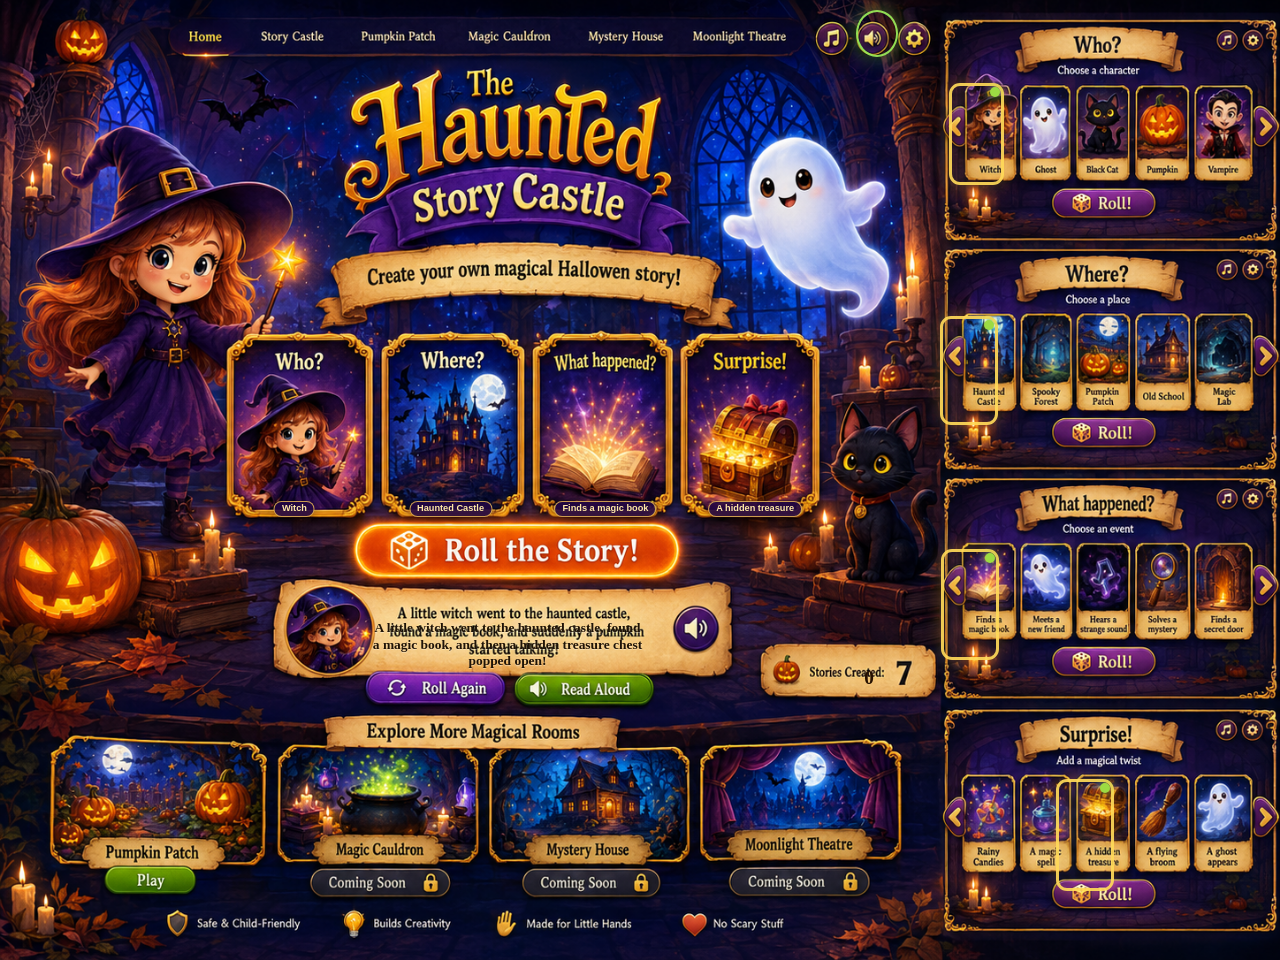
==== commit c2d6355d: "Deploy full interactivity upgrade" ====
--- a/index.html
+++ b/index.html
@@ -10,23 +10,40 @@
 </head>
 <body class="mockup-body">
   <main class="mockup-wrap" aria-label="The Haunted Story Castle interactive game">
-    <div class="mockup-canvas" id="castleCanvas">
+    <div class="mockup-canvas" id="castleCanvas" tabindex="-1">
       <img class="mockup-bg" src="assets/ChatGPT Image Aug 26, 2026, 01_21_56 AM.png" alt="The Haunted Story Castle game interface">
 
       <a class="hotspot nav-home" href="index.html" aria-label="Home"></a>
+      <button class="hotspot nav-story" type="button" data-jump="story" aria-label="Story Castle"></button>
       <a class="hotspot nav-patch" href="pumpkin-patch.html" aria-label="Pumpkin Patch"></a>
+      <button class="hotspot nav-cauldron future-link" type="button" data-room="Magic Cauldron" aria-label="Magic Cauldron"></button>
+      <button class="hotspot nav-mystery future-link" type="button" data-room="Mystery House" aria-label="Mystery House"></button>
+      <button class="hotspot nav-theatre future-link" type="button" data-room="Moonlight Theatre" aria-label="Moonlight Theatre"></button>
+
+      <button class="hotspot icon-hot music-hot" id="musicToggle" type="button" aria-pressed="false" aria-label="Toggle magical background music"></button>
+      <button class="hotspot icon-hot sound-hot" id="soundToggle" type="button" aria-pressed="true" aria-label="Toggle spoken sound"></button>
+      <button class="hotspot icon-hot settings-hot" id="settingsToggle" type="button" aria-expanded="false" aria-controls="settingsPanel" aria-label="Open settings"></button>
 
       <button class="hotspot main-card who-card" data-roll="character" aria-label="Roll character"></button>
       <button class="hotspot main-card where-card" data-roll="setting" aria-label="Roll place"></button>
       <button class="hotspot main-card problem-card" data-roll="problem" aria-label="Roll event"></button>
       <button class="hotspot main-card surprise-card" data-roll="surprise" aria-label="Roll surprise"></button>
+
+      <i class="card-art spr char p0 is-base" id="artCharacter" aria-hidden="true"></i>
+      <i class="card-art spr loc p0 is-base" id="artSetting" aria-hidden="true"></i>
+      <i class="card-art spr prob p0 is-base" id="artProblem" aria-hidden="true"></i>
+      <i class="card-art spr sur p2 is-base" id="artSurprise" aria-hidden="true"></i>
+
       <button class="hotspot roll-story" id="rollStory" aria-label="Roll the Story"></button>
       <button class="hotspot roll-again" id="rollAgain" aria-label="Roll again"></button>
       <button class="hotspot read-aloud" id="readAloud" aria-label="Read story aloud"></button>
       <a class="hotspot patch-card-link" href="pumpkin-patch.html" aria-label="Play Pumpkin Patch Adventure"></a>
+      <button class="hotspot room-cauldron future-link" type="button" data-room="Magic Cauldron" aria-label="Magic Cauldron coming soon"></button>
+      <button class="hotspot room-mystery future-link" type="button" data-room="Mystery House" aria-label="Mystery House coming soon"></button>
+      <button class="hotspot room-theatre future-link" type="button" data-room="Moonlight Theatre" aria-label="Moonlight Theatre coming soon"></button>
 
       <div class="dynamic-story" id="dynamicStory" aria-live="polite">
-        <span id="storyText">A little witch went to the haunted castle, found a magic book, and suddenly a pumpkin started talking!</span>
+        <span id="storyText">A little witch went to the haunted castle, found a magic book, and then a hidden treasure chest popped open!</span>
       </div>
       <div class="dynamic-count"><strong id="storyCount">0</strong></div>
 
@@ -44,6 +61,14 @@
       <button class="hotspot side-roll side-roll-setting" data-roll="setting" aria-label="Roll place"></button>
       <button class="hotspot side-roll side-roll-problem" data-roll="problem" aria-label="Roll event"></button>
       <button class="hotspot side-roll side-roll-surprise" data-roll="surprise" aria-label="Roll surprise"></button>
+
+      <section class="settings-popover" id="settingsPanel" hidden aria-label="Game settings">
+        <h2>Magic Settings</h2>
+        <button type="button" id="settingsSpeech">Spoken English: On</button>
+        <button type="button" id="settingsMusic">Background magic: Off</button>
+        <button type="button" id="resetProgress">Reset story counter</button>
+        <button type="button" id="closeSettings">Close</button>
+      </section>
     </div>
   </main>
   <div class="toast" id="toast" role="status" aria-live="polite"></div>
--- a/style.css
+++ b/style.css
@@ -1 +1,14 @@
-*{box-sizing:border-box}html,body{margin:0;min-height:100%;background:#12062d}body{font-family:"Trebuchet MS","Segoe UI",Arial,sans-serif;color:#fff}.mockup-body{overflow-x:auto;background:radial-gradient(circle at 50% 0,#281067 0,#12062d 48%,#090319 100%)}.mockup-wrap{width:100%;min-height:100vh;display:flex;justify-content:center;align-items:flex-start;padding:0}.mockup-canvas{position:relative;width:min(100vw,1448px);aspect-ratio:4/3;overflow:hidden;background:#14072f;box-shadow:0 24px 70px rgba(0,0,0,.52)}.mockup-bg{position:absolute;inset:0;width:100%;height:100%;object-fit:cover;user-select:none;-webkit-user-drag:none}.hotspot{position:absolute;z-index:5;border:0;background:transparent;cursor:pointer;border-radius:18px}.hotspot:focus-visible,.hotspot:hover{outline:3px solid rgba(255,219,105,.82);outline-offset:-3px;box-shadow:0 0 26px rgba(255,174,47,.45);background:rgba(255,187,61,.035)}.nav-home{left:12.6%;top:2.1%;width:5%;height:4.2%}.nav-patch{left:27.1%;top:2.1%;width:8%;height:4.2%}.who-card{left:16.7%;top:35.5%;width:12.5%;height:18.6%}.where-card{left:29.2%;top:35.5%;width:11.9%;height:18.6%}.problem-card{left:41.2%;top:35.5%;width:12.1%;height:18.6%}.surprise-card{left:53.3%;top:35.5%;width:11.3%;height:18.6%}.roll-story{left:26.9%;top:55.1%;width:25.1%;height:6.4%;border-radius:999px}.roll-again{left:27.6%;top:70.3%;width:10.6%;height:4.2%;border-radius:999px}.read-aloud{left:39.0%;top:70.3%;width:11.0%;height:4.2%;border-radius:999px}.patch-card-link{left:3.6%;top:77.6%;width:17.4%;height:18.4%}.dynamic-story{position:absolute;z-index:4;left:28.4%;top:64.0%;width:22.5%;height:6.3%;display:flex;align-items:center;justify-content:center;padding:0 .6%;text-align:center;color:#1f1306;font-family:Georgia,serif;font-weight:700;font-size:clamp(10px,1.05vw,17px);line-height:1.2;text-shadow:0 1px rgba(255,255,255,.35);pointer-events:none}.dynamic-count{position:absolute;z-index:4;left:66.7%;top:69.0%;width:2.4%;height:3.2%;display:grid;place-items:center;color:#251000;font-family:Georgia,serif;font-weight:900;font-size:clamp(12px,1.5vw,24px);pointer-events:none}.selection-label{position:absolute;z-index:4;transform:translateX(-50%);max-width:12%;padding:2px 7px;border-radius:999px;background:rgba(35,7,66,.88);border:1px solid rgba(255,203,86,.72);color:#ffe9a7;font-size:clamp(7px,.72vw,12px);font-weight:800;line-height:1.05;text-align:center;pointer-events:none;box-shadow:0 2px 8px rgba(0,0,0,.35)}.label-character{left:23%;top:52.2%}.label-setting{left:35.2%;top:52.2%}.label-problem{left:47.3%;top:52.2%}.label-surprise{left:59.0%;top:52.2%}.side-choice{position:absolute;z-index:6;display:grid;grid-template-columns:repeat(5,1fr);gap:.35%;pointer-events:none}.side-choice button{pointer-events:auto;border:0;background:transparent;border-radius:10px;cursor:pointer}.side-choice button:hover,.side-choice button.active{outline:3px solid rgba(255,218,88,.92);outline-offset:-2px;background:rgba(255,214,84,.04);box-shadow:0 0 18px rgba(255,179,39,.35)}.character-choices{left:74.2%;top:8.8%;width:21.2%;height:10.4%}.setting-choices{left:73.5%;top:33.0%;width:22.4%;height:11.2%}.problem-choices{left:73.6%;top:57.3%;width:22.3%;height:11.3%}.surprise-choices{left:73.6%;top:81.2%;width:22.3%;height:11.5%}.side-roll{width:8.3%;height:3.6%;left:80.3%;border-radius:999px}.side-roll-character{top:20.4%}.side-roll-setting{top:44.8%}.side-roll-problem{top:69.0%}.side-roll-surprise{top:93.1%}.toast{position:fixed;z-index:20;left:50%;bottom:18px;transform:translate(-50%,16px);opacity:0;max-width:min(520px,calc(100% - 32px));padding:12px 18px;border-radius:999px;background:rgba(29,8,59,.96);border:2px solid #d99f35;color:#ffe9ae;font-weight:800;text-align:center;box-shadow:0 12px 34px rgba(0,0,0,.45);transition:.22s ease;pointer-events:none}.toast.show{opacity:1;transform:translate(-50%,0)}.patch-count{position:absolute;z-index:4;left:50.5%;top:29.0%;width:5.1%;height:3.5%;display:grid;place-items:center;font-family:Georgia,serif;color:#ffd772;font-size:clamp(12px,1.65vw,24px);font-weight:900;pointer-events:none}.patch-score{position:absolute;z-index:4;left:73.2%;top:83.0%;width:5.5%;height:3.5%;display:grid;place-items:center;color:#ffd36d;font-family:Georgia,serif;font-size:clamp(12px,1.55vw,23px);font-weight:900;pointer-events:none}.patch-start{left:22.1%;top:73.0%;width:22.0%;height:6.1%;border-radius:999px}.back-castle-hot{left:81.2%;top:39.3%;width:12.8%;height:5.2%;border-radius:999px}.play-again-hot{left:69.4%;top:39.3%;width:10.8%;height:5.2%;border-radius:999px}.collect-hot{left:74.6%;top:67.1%;width:13.3%;height:5.1%;border-radius:999px}.pumpkin-target{position:absolute;z-index:8;border:0;background:rgba(255,201,58,.02);cursor:pointer;border-radius:50%;filter:drop-shadow(0 0 4px rgba(255,215,68,.2));transition:.18s ease}.pumpkin-target::after{content:"";position:absolute;inset:5%;border:2px dashed rgba(255,210,66,.0);border-radius:50%;transition:.18s ease}.pumpkin-target:hover::after{border-color:rgba(255,221,92,.88);box-shadow:0 0 18px rgba(255,190,42,.55)}.pumpkin-target.found{opacity:.12;pointer-events:none;transform:scale(.75)}.pumpkin-target.found::after{border-color:#9bdd34}.pt1{left:10.0%;top:58.3%;width:7.2%;height:9.6%}.pt2{left:18.3%;top:43.0%;width:5.0%;height:6.8%}.pt3{left:35.6%;top:48.0%;width:4.6%;height:6.4%}.pt4{left:43.6%;top:54.9%;width:5.2%;height:7.1%}.pt5{left:56.3%;top:46.8%;width:4.8%;height:6.6%}.patch-message{position:absolute;z-index:10;left:50%;top:50%;transform:translate(-50%,-50%) scale(.96);width:44%;padding:22px;border-radius:24px;background:linear-gradient(180deg,rgba(35,9,73,.98),rgba(17,4,36,.98));border:3px solid #dba33c;color:#ffe9af;text-align:center;box-shadow:0 24px 70px rgba(0,0,0,.58);opacity:0;pointer-events:none;transition:.22s ease}.patch-message.show{opacity:1;pointer-events:auto;transform:translate(-50%,-50%) scale(1)}.patch-message h2{margin:0 0 8px;font-family:Georgia,serif;font-size:clamp(26px,3vw,46px);color:#ffd06a}.patch-message p{margin:0 0 16px;font-size:clamp(14px,1.35vw,20px)}.patch-message button{padding:11px 22px;border-radius:999px;border:2px solid #e5c36d;background:linear-gradient(#8a37d0,#5a1896);color:#fff0c2;font-weight:900;cursor:pointer}.patch-clue{position:absolute;z-index:11;left:23%;top:34%;width:44%;padding:16px 18px;border-radius:20px;background:rgba(20,5,42,.94);border:2px solid #d7a23e;color:#ffe7b2;text-align:center;box-shadow:0 18px 50px rgba(0,0,0,.5);display:none}.patch-clue.show{display:block}.patch-clue h3{margin:0 0 10px;font-family:Georgia,serif;color:#ffd272;font-size:clamp(20px,2vw,30px)}.clue-options{display:flex;gap:10px;justify-content:center;flex-wrap:wrap}.clue-options button{padding:10px 16px;border-radius:999px;border:2px solid rgba(255,209,96,.55);background:#4d187e;color:#ffebbd;font-weight:800;cursor:pointer}.clue-options button.correct{background:#5e9d13}.clue-options button.wrong{background:#a6313b}.candy-choice-row{display:flex;gap:8px;justify-content:center;flex-wrap:wrap;margin:12px 0}.candy-choice-row button{width:46px;height:46px;border-radius:50%;border:2px solid #d8ad45;background:#6c238d;color:#ffe7aa;font-weight:900}.candy-choice-row button.selected{background:#78aa16;box-shadow:0 0 14px rgba(158,217,57,.45)}@media(max-width:900px){.mockup-canvas{width:100vw}.selection-label{display:none}.dynamic-story{font-size:8px}.hotspot:focus-visible,.hotspot:hover{outline-width:2px}.toast{font-size:13px}}+*{box-sizing:border-box}html,body{margin:0;min-height:100%;background:#12062d}body{font-family:"Trebuchet MS","Segoe UI",Arial,sans-serif;color:#fff}button,a{font:inherit}.mockup-body{overflow-x:auto;background:radial-gradient(circle at 50% 0,#281067 0,#12062d 48%,#090319 100%)}.mockup-wrap{width:100%;min-height:100vh;display:flex;justify-content:center;align-items:flex-start;padding:0}.mockup-canvas{position:relative;width:min(100vw,1448px);aspect-ratio:4/3;overflow:hidden;background:#14072f;box-shadow:0 24px 70px rgba(0,0,0,.52)}.mockup-bg{position:absolute;inset:0;width:100%;height:100%;object-fit:cover;user-select:none;-webkit-user-drag:none}.hotspot{position:absolute;z-index:8;border:0;background:transparent;cursor:pointer;border-radius:18px}.hotspot:focus-visible{outline:3px solid rgba(255,231,128,.95);outline-offset:-3px;box-shadow:0 0 28px rgba(255,174,47,.55)}@media(hover:hover) and (pointer:fine){.hotspot:hover{outline:3px solid rgba(255,219,105,.72);outline-offset:-3px;box-shadow:0 0 26px rgba(255,174,47,.35);background:rgba(255,187,61,.028)}}
+.nav-home{left:12.6%;top:2.1%;width:5%;height:4.2%}.nav-story{left:18.3%;top:2.1%;width:8%;height:4.2%}.nav-patch{left:27.1%;top:2.1%;width:8%;height:4.2%}.nav-cauldron{left:36.2%;top:2.1%;width:10%;height:4.2%}.nav-mystery{left:47.4%;top:2.1%;width:9%;height:4.2%}.nav-theatre{left:57.3%;top:2.1%;width:10.5%;height:4.2%}.icon-hot{border-radius:50%}.music-hot{left:64.0%;top:1.2%;width:3.0%;height:4.5%}.sound-hot{left:67.0%;top:1.2%;width:3.0%;height:4.5%}.settings-hot{left:70.1%;top:1.2%;width:3.0%;height:4.5%}.hotspot.active-toggle{outline:2px solid rgba(157,238,90,.9);box-shadow:0 0 22px rgba(135,222,63,.55)}
+.who-card{left:16.7%;top:35.5%;width:12.5%;height:18.6%}.where-card{left:29.2%;top:35.5%;width:11.9%;height:18.6%}.problem-card{left:41.2%;top:35.5%;width:12.1%;height:18.6%}.surprise-card{left:53.3%;top:35.5%;width:11.3%;height:18.6%}.main-card.rolling{animation:cardPulse .52s ease}.roll-story{left:26.9%;top:55.1%;width:25.1%;height:6.4%;border-radius:999px}.roll-again{left:27.6%;top:70.3%;width:10.6%;height:4.2%;border-radius:999px}.read-aloud{left:39.0%;top:70.3%;width:11.0%;height:4.2%;border-radius:999px}.patch-card-link{left:3.6%;top:77.6%;width:17.4%;height:18.4%}.room-cauldron{left:21.4%;top:77.6%;width:17.4%;height:18.4%}.room-mystery{left:39.1%;top:77.6%;width:17.4%;height:18.4%}.room-theatre{left:56.8%;top:77.6%;width:15.0%;height:18.4%}
+.spr{display:block;background-repeat:no-repeat;background-size:300% 200%}.char{background-image:url('assets/characters.svg')}.loc{background-image:url('assets/locations.svg')}.prob{background-image:url('assets/problems.svg')}.sur{background-image:url('assets/surprises.svg')}.p0{background-position:0 0}.p1{background-position:50% 0}.p2{background-position:100% 0}.p3{background-position:0 100%}.p4{background-position:50% 100%}.p5{background-position:100% 100%}.card-art{position:absolute;z-index:6;border:2px solid rgba(255,214,105,.66);border-radius:15%;box-shadow:0 0 18px rgba(255,170,38,.28),inset 0 0 18px rgba(255,255,255,.08);opacity:1;transition:opacity .18s ease,transform .22s ease;pointer-events:none}.card-art.is-base{opacity:0}.card-art.rolling{animation:artFlip .52s ease}.card-art#artCharacter{left:18.4%;top:40.2%;width:9.2%;height:11.8%}.card-art#artSetting{left:30.5%;top:40.2%;width:9.2%;height:11.8%}.card-art#artProblem{left:42.5%;top:40.2%;width:9.2%;height:11.8%}.card-art#artSurprise{left:54.2%;top:40.2%;width:9.2%;height:11.8%}@keyframes cardPulse{0%,100%{transform:none}35%{transform:scale(1.04) rotate(-1deg)}70%{transform:scale(.98) rotate(1deg)}}@keyframes artFlip{0%{transform:scale(.85) rotateY(0)}50%{transform:scale(1.08) rotateY(90deg);filter:brightness(1.5)}100%{transform:scale(1) rotateY(0)}}
+.dynamic-story{position:absolute;z-index:5;left:28.4%;top:64.0%;width:22.5%;height:6.3%;display:flex;align-items:center;justify-content:center;padding:0 .6%;text-align:center;color:#1f1306;font-family:Georgia,serif;font-weight:700;font-size:clamp(10px,1.05vw,17px);line-height:1.2;text-shadow:0 1px rgba(255,255,255,.35);pointer-events:none;transition:.18s ease}.dynamic-story.speaking{transform:scale(1.02);filter:drop-shadow(0 0 9px rgba(255,229,136,.7))}.dynamic-count{position:absolute;z-index:5;left:66.7%;top:69.0%;width:2.4%;height:3.2%;display:grid;place-items:center;color:#251000;font-family:Georgia,serif;font-weight:900;font-size:clamp(12px,1.5vw,24px);pointer-events:none}.selection-label{position:absolute;z-index:7;transform:translateX(-50%);max-width:12%;padding:2px 7px;border-radius:999px;background:rgba(35,7,66,.9);border:1px solid rgba(255,203,86,.75);color:#ffe9a7;font-size:clamp(7px,.72vw,12px);font-weight:800;line-height:1.05;text-align:center;pointer-events:none;box-shadow:0 2px 8px rgba(0,0,0,.35)}.label-character{left:23%;top:52.2%}.label-setting{left:35.2%;top:52.2%}.label-problem{left:47.3%;top:52.2%}.label-surprise{left:59.0%;top:52.2%}
+.side-choice{position:absolute;z-index:9;display:grid;grid-template-columns:repeat(5,1fr);gap:.35%;pointer-events:none}.side-choice button{position:relative;pointer-events:auto;border:0;background:transparent;border-radius:10px;cursor:pointer}.side-choice button::after{content:"";position:absolute;right:3px;top:3px;width:10px;height:10px;border-radius:50%;background:#9cdb43;box-shadow:0 0 10px rgba(156,219,67,.9);opacity:0;transform:scale(.5);transition:.18s ease}.side-choice button.active::after{opacity:1;transform:scale(1)}.side-choice button.active{outline:3px solid rgba(255,218,88,.92);outline-offset:-2px;background:rgba(255,214,84,.04);box-shadow:0 0 18px rgba(255,179,39,.35)}@media(hover:hover) and (pointer:fine){.side-choice button:hover{outline:3px solid rgba(255,218,88,.72);outline-offset:-2px;box-shadow:0 0 16px rgba(255,179,39,.28)}}.character-choices{left:74.2%;top:8.8%;width:21.2%;height:10.4%}.setting-choices{left:73.5%;top:33.0%;width:22.4%;height:11.2%}.problem-choices{left:73.6%;top:57.3%;width:22.3%;height:11.3%}.surprise-choices{left:73.6%;top:81.2%;width:22.3%;height:11.5%}.side-roll{width:8.3%;height:3.6%;left:80.3%;border-radius:999px}.side-roll-character{top:20.4%}.side-roll-setting{top:44.8%}.side-roll-problem{top:69.0%}.side-roll-surprise{top:93.1%}
+.settings-popover{position:absolute;z-index:30;right:2.6%;top:6.2%;width:23%;padding:14px;border-radius:18px;background:linear-gradient(180deg,rgba(37,8,75,.98),rgba(15,4,33,.98));border:2px solid #dba33c;box-shadow:0 22px 60px rgba(0,0,0,.58);opacity:0;transform:translateY(-8px) scale(.98);transition:.18s ease}.settings-popover.show{opacity:1;transform:none}.settings-popover h2{margin:0 0 10px;color:#ffd572;font:800 clamp(15px,1.55vw,24px) Georgia;text-align:center}.settings-popover button{width:100%;margin:5px 0;padding:9px 10px;border-radius:12px;border:1px solid rgba(255,212,111,.55);background:#5b1b93;color:#ffe9b9;font-weight:800;cursor:pointer}
+.magic-particle{position:absolute;z-index:25;width:7px;height:7px;border-radius:50%;background:#ffd76a;box-shadow:0 0 12px #ffb326;pointer-events:none;animation:particleBurst .9s ease-out var(--delay,0s) forwards}.magic-particle:nth-of-type(3n){background:#d394ff;box-shadow:0 0 12px #9a59ff}.magic-particle:nth-of-type(4n){background:#7de6ff;box-shadow:0 0 12px #42c8ff}@keyframes particleBurst{0%{opacity:0;transform:translate(0,0) scale(.3)}15%{opacity:1}100%{opacity:0;transform:translate(var(--dx),var(--dy)) scale(1.35)}}
+.toast{position:fixed;z-index:50;left:50%;bottom:18px;transform:translate(-50%,16px);opacity:0;max-width:min(520px,calc(100% - 32px));padding:12px 18px;border-radius:999px;background:rgba(29,8,59,.97);border:2px solid #d99f35;color:#ffe9ae;font-weight:800;text-align:center;box-shadow:0 12px 34px rgba(0,0,0,.45);transition:.22s ease;pointer-events:none}.toast.show{opacity:1;transform:translate(-50%,0)}
+.patch-music-hot{left:73.5%;top:1.4%;width:3.2%;height:4.4%}.patch-sound-hot{left:77.0%;top:1.4%;width:3.2%;height:4.4%}.patch-count{position:absolute;z-index:6;left:50.5%;top:29.0%;width:5.1%;height:3.5%;display:grid;place-items:center;font-family:Georgia,serif;color:#ffd772;font-size:clamp(12px,1.65vw,24px);font-weight:900;pointer-events:none}.patch-score{position:absolute;z-index:6;left:80.1%;top:83.1%;width:6.1%;height:5.8%;display:grid;place-items:center;color:#ffd36d;font-family:Georgia,serif;font-size:clamp(12px,1.55vw,23px);font-weight:900;pointer-events:none}.patch-time{position:absolute;z-index:6;left:87.8%;top:83.1%;width:7.1%;height:5.8%;display:grid;place-items:center;color:#ffd36d;font-family:Georgia,serif;font-size:clamp(9px,1vw,16px);font-weight:900;text-align:center;pointer-events:none}.patch-stage-chip{position:absolute;z-index:9;left:23%;top:30.8%;width:37%;padding:5px 10px;border-radius:999px;background:rgba(31,7,61,.9);border:1px solid rgba(255,207,92,.7);color:#ffe6a9;font-size:clamp(8px,.78vw,12px);font-weight:800;text-align:center;pointer-events:none;box-shadow:0 3px 12px rgba(0,0,0,.35)}.patch-start{left:22.1%;top:73.0%;width:22.0%;height:6.1%;border-radius:999px}.back-castle-hot{left:81.2%;top:39.3%;width:12.8%;height:5.2%;border-radius:999px}.play-again-hot{left:69.4%;top:39.3%;width:10.8%;height:5.2%;border-radius:999px}.collect-hot{left:74.6%;top:67.1%;width:13.3%;height:5.1%;border-radius:999px}.collect-hot.ready{outline:3px solid #b6ef55;box-shadow:0 0 32px rgba(159,229,61,.78);animation:rewardPulse 1.1s ease-in-out infinite alternate}@keyframes rewardPulse{to{filter:brightness(1.12);transform:scale(1.03)}}
+.pumpkin-target{position:absolute;z-index:10;border:0;background:rgba(255,201,58,.018);cursor:pointer;border-radius:50%;filter:drop-shadow(0 0 4px rgba(255,215,68,.2));transition:.25s ease}.pumpkin-target::after{content:"";position:absolute;inset:5%;border:2px dashed rgba(255,210,66,0);border-radius:50%;transition:.18s ease}.pumpkin-target::before{content:"✓";position:absolute;inset:15%;display:grid;place-items:center;border-radius:50%;background:rgba(87,143,24,.92);border:2px solid #d9f080;color:#fff7ca;font-weight:900;font-size:clamp(16px,2vw,30px);opacity:0;transform:scale(.45);transition:.25s ease}.pumpkin-target.found{pointer-events:none}.pumpkin-target.found::before{opacity:1;transform:scale(1)}.pumpkin-target.found::after{border-color:#9bdd34;box-shadow:0 0 18px rgba(157,221,52,.48)}@media(hover:hover) and (pointer:fine){.pumpkin-target:hover::after{border-color:rgba(255,221,92,.88);box-shadow:0 0 18px rgba(255,190,42,.55)}}.pt1{left:10.0%;top:58.3%;width:7.2%;height:9.6%}.pt2{left:18.3%;top:43.0%;width:5.0%;height:6.8%}.pt3{left:35.6%;top:48.0%;width:4.6%;height:6.4%}.pt4{left:43.6%;top:54.9%;width:5.2%;height:7.1%}.pt5{left:56.3%;top:46.8%;width:4.8%;height:6.6%}
+.reward-lock{position:absolute;z-index:12;display:grid;place-items:center;align-content:center;gap:6px;padding:12px;border-radius:18px;background:rgba(16,5,37,.72);border:2px solid rgba(255,205,93,.48);backdrop-filter:blur(4px);color:#ffe7af;text-align:center;transition:.35s ease;pointer-events:none}.reward-lock strong{font:800 clamp(13px,1.35vw,21px) Georgia;color:#ffd36f}.reward-lock span{font-size:clamp(8px,.82vw,13px)}.reward-lock.unlocked{opacity:0;transform:scale(.96)}.success-lock{left:68.1%;top:6.3%;width:27.8%;height:38.0%}.treasure-lock{left:68.1%;top:45.2%;width:27.8%;height:27.0%}
+.patch-message{position:absolute;z-index:20;left:50%;top:50%;transform:translate(-50%,-50%) scale(.96);width:44%;padding:22px;border-radius:24px;background:linear-gradient(180deg,rgba(35,9,73,.985),rgba(17,4,36,.985));border:3px solid #dba33c;color:#ffe9af;text-align:center;box-shadow:0 24px 70px rgba(0,0,0,.58);opacity:0;pointer-events:none;transition:.22s ease}.patch-message.show{opacity:1;pointer-events:auto;transform:translate(-50%,-50%) scale(1)}.patch-message h2{margin:0 0 8px;font-family:Georgia,serif;font-size:clamp(26px,3vw,46px);color:#ffd06a}.patch-message p{margin:0 0 16px;font-size:clamp(14px,1.35vw,20px)}.patch-message>button{padding:11px 22px;border-radius:999px;border:2px solid #e5c36d;background:linear-gradient(#8a37d0,#5a1896);color:#fff0c2;font-weight:900;cursor:pointer}.patch-clue{position:absolute;z-index:21;left:22.5%;top:34%;width:45%;padding:16px 18px;border-radius:20px;background:rgba(20,5,42,.97);border:2px solid #d7a23e;color:#ffe7b2;text-align:center;box-shadow:0 18px 50px rgba(0,0,0,.5);display:none}.patch-clue.show{display:block}.patch-clue h3{margin:0 0 10px;font-family:Georgia,serif;color:#ffd272;font-size:clamp(20px,2vw,30px)}.clue-options{display:flex;gap:10px;justify-content:center;flex-wrap:wrap}.clue-options button{width:29%;min-width:90px;padding:7px;border-radius:14px;border:2px solid rgba(255,209,96,.55);background:#4d187e;color:#ffebbd;font-weight:800;cursor:pointer}.clue-options button .mini-sprite{width:54px;height:54px;margin:0 auto 4px;border-radius:10px}.clue-options button span{display:block}.clue-options button.correct{background:#5e9d13;box-shadow:0 0 18px rgba(145,216,53,.45)}.clue-options button.wrong{background:#a6313b}.candy-choice-row{display:flex;gap:8px;justify-content:center;flex-wrap:wrap;margin:12px 0}.candy-choice-row button{width:72px;min-height:74px;padding:5px;border-radius:14px;border:2px solid #d8ad45;background:#6c238d;color:#ffe7aa;font-weight:900;cursor:pointer}.candy-choice-row .mini-candy{width:44px;height:44px;margin:0 auto 2px;border-radius:9px}.candy-choice-row span{display:block}.candy-choice-row button.selected{background:#78aa16;box-shadow:0 0 14px rgba(158,217,57,.45);transform:translateY(-3px)}
+@media(max-width:900px){.mockup-canvas{width:100vw}.selection-label{display:none}.dynamic-story{font-size:8px}.settings-popover{width:30%}.patch-stage-chip{font-size:7px}.reward-lock span{display:none}.toast{font-size:13px}.card-art{border-width:1px}.side-choice button::after{width:7px;height:7px}}@media(prefers-reduced-motion:reduce){*,*::before,*::after{animation:none!important;transition:none!important;scroll-behavior:auto!important}}
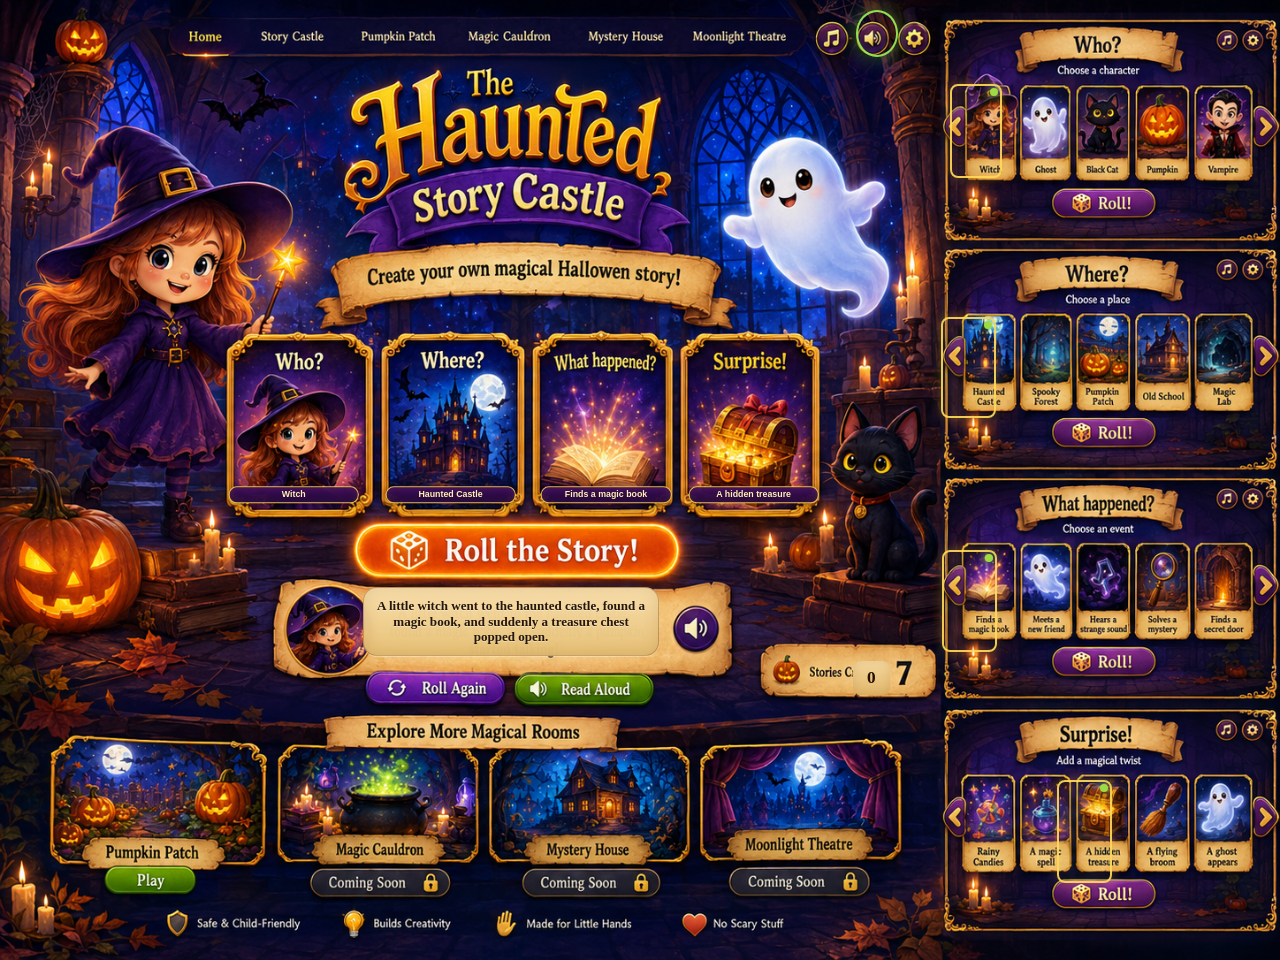
==== commit 9921b48e: "Fix overlapping story text and polish story builder" ====
--- a/index.html
+++ b/index.html
@@ -7,6 +7,7 @@
   <meta name="description" content="The Haunted Story Castle — a magical Halloween story game for little learners.">
   <title>The Haunted Story Castle</title>
   <link rel="stylesheet" href="style.css">
+  <link rel="stylesheet" href="fixes.css">
 </head>
 <body class="mockup-body">
   <main class="mockup-wrap" aria-label="The Haunted Story Castle interactive game">
@@ -43,7 +44,7 @@
       <button class="hotspot room-theatre future-link" type="button" data-room="Moonlight Theatre" aria-label="Moonlight Theatre coming soon"></button>
 
       <div class="dynamic-story" id="dynamicStory" aria-live="polite">
-        <span id="storyText">A little witch went to the haunted castle, found a magic book, and then a hidden treasure chest popped open!</span>
+        <span id="storyText">A little witch went to the haunted castle, found a magic book, and suddenly a treasure chest popped open.</span>
       </div>
       <div class="dynamic-count"><strong id="storyCount">0</strong></div>
 
@@ -72,6 +73,6 @@
     </div>
   </main>
   <div class="toast" id="toast" role="status" aria-live="polite"></div>
-  <script src="app.js"></script>
+  <script src="app-v2.js"></script>
 </body>
 </html>
--- a/fixes.css
+++ b/fixes.css
@@ -0,0 +1,102 @@
+/* Visual corrections layered over the illustrated mockup. */
+
+/* The mockup already contains example text. These solid overlays hide the baked-in demo values
+   so live text never doubles up with the artwork underneath. */
+.dynamic-story{
+  left:28.35%;
+  top:61.15%;
+  width:23.15%;
+  height:7.15%;
+  padding:.45% .9%;
+  overflow:hidden;
+  border:1px solid rgba(125,78,25,.42);
+  border-radius:14px;
+  background:linear-gradient(180deg,rgba(249,224,174,.985),rgba(230,191,116,.985));
+  box-shadow:inset 0 0 16px rgba(126,70,18,.16),0 1px 0 rgba(255,255,255,.3);
+  color:#241609;
+  font-size:clamp(9px,1.02vw,15px);
+  line-height:1.18;
+  text-shadow:0 1px rgba(255,255,255,.42);
+}
+.dynamic-story #storyText{
+  display:-webkit-box;
+  -webkit-box-orient:vertical;
+  -webkit-line-clamp:3;
+  overflow:hidden;
+}
+.dynamic-story.story-change{animation:storyPop .34s ease}
+@keyframes storyPop{0%{transform:scale(.97);filter:brightness(1.08)}55%{transform:scale(1.018)}100%{transform:none}}
+
+.dynamic-count{
+  left:66.65%;
+  top:68.85%;
+  width:2.85%;
+  height:3.55%;
+  border-radius:8px;
+  background:linear-gradient(180deg,rgba(246,217,160,.99),rgba(225,182,105,.99));
+  box-shadow:inset 0 0 10px rgba(119,67,16,.16);
+  font-size:clamp(11px,1.35vw,21px);
+}
+
+/* Replace the floating mini-pills with neat labels that sit inside the four cards. */
+.selection-label{
+  max-width:none;
+  width:10.2%;
+  top:51.55%;
+  transform:translate(-50%,-50%);
+  padding:3px 5px;
+  border-radius:8px;
+  border:1px solid rgba(255,207,88,.88);
+  background:linear-gradient(180deg,rgba(62,13,90,.97),rgba(32,7,55,.97));
+  color:#fff0b3;
+  font-size:clamp(7px,.69vw,11px);
+  line-height:1.05;
+  white-space:nowrap;
+  overflow:hidden;
+  text-overflow:ellipsis;
+  box-shadow:0 2px 8px rgba(0,0,0,.42),inset 0 0 8px rgba(255,196,73,.09);
+}
+.label-character{left:22.95%}.label-setting{left:35.20%}.label-problem{left:47.35%}.label-surprise{left:58.88%}
+
+/* Dynamic art now fills the actual picture window more cleanly and no longer looks like a small sticker. */
+.card-art{
+  border:0;
+  border-radius:9px;
+  background-color:#291157;
+  box-shadow:inset 0 0 0 2px rgba(255,211,100,.34),0 3px 11px rgba(0,0,0,.3);
+}
+.card-art#artCharacter{left:18.10%;top:38.85%;width:9.45%;height:12.35%}
+.card-art#artSetting{left:30.15%;top:38.85%;width:9.45%;height:12.35%}
+.card-art#artProblem{left:42.22%;top:38.85%;width:9.45%;height:12.35%}
+.card-art#artSurprise{left:53.92%;top:38.85%;width:9.45%;height:12.35%}
+
+/* Right-side selection outlines are now confined to the actual cards. */
+.side-choice{gap:1.05%}
+.side-choice button{height:94%;align-self:start;border-radius:8px}
+.side-choice button.active{outline-width:2px;box-shadow:0 0 12px rgba(255,179,39,.32)}
+.side-choice button::after{right:4px;top:4px;width:8px;height:8px}
+
+/* Prevent multiple rapid full-story rolls from stacking animations and counters. */
+.mockup-canvas.is-rolling .roll-story,
+.mockup-canvas.is-rolling .roll-again{pointer-events:none;filter:brightness(.92)}
+
+/* Pumpkin Patch has baked-in demo numbers too; cover them with live counters. */
+.patch-count,.patch-score,.patch-time{
+  background:rgba(31,7,61,.94);
+  border:1px solid rgba(226,171,62,.76);
+  border-radius:9px;
+  box-shadow:0 2px 8px rgba(0,0,0,.34);
+}
+
+@media(max-width:900px){
+  .dynamic-story{font-size:clamp(7px,1.45vw,12px);border-radius:9px}
+  .selection-label{font-size:clamp(6px,1.12vw,9px);padding:2px 3px}
+  .dynamic-count{font-size:clamp(9px,1.8vw,15px)}
+}
+
+@media(max-width:620px){
+  .mockup-body{overflow-x:hidden}
+  .mockup-canvas{width:100vw;box-shadow:none}
+  .selection-label{display:block}
+  .hotspot:focus-visible{outline-width:2px}
+}
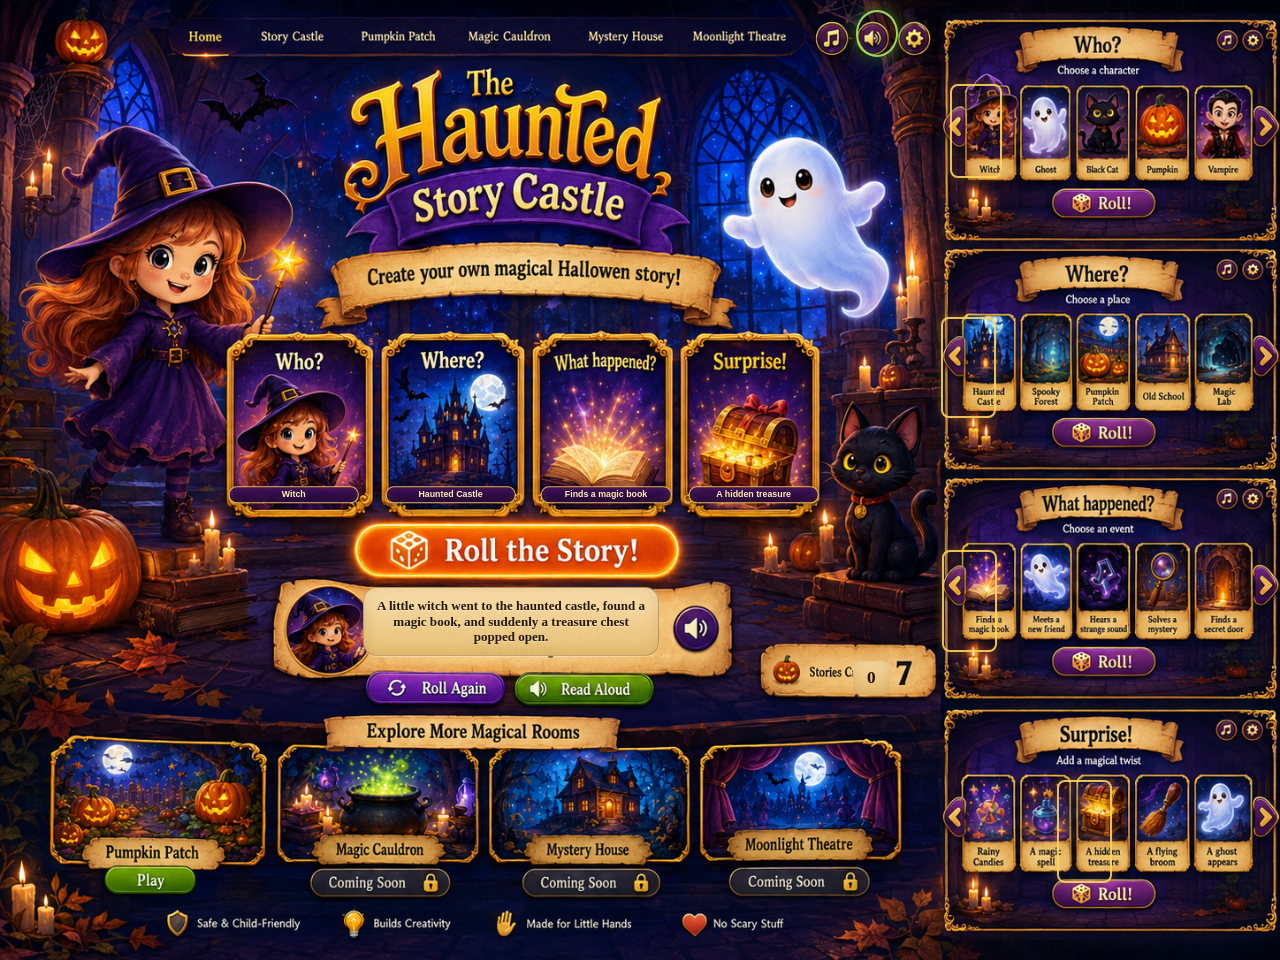
==== commit 44718d08: "Load high-quality source artwork for central cards" ====
--- a/index.html
+++ b/index.html
@@ -8,6 +8,7 @@
   <title>The Haunted Story Castle</title>
   <link rel="stylesheet" href="style.css">
   <link rel="stylesheet" href="fixes.css">
+  <link rel="stylesheet" href="source-art.css">
 </head>
 <body class="mockup-body">
   <main class="mockup-wrap" aria-label="The Haunted Story Castle interactive game">
--- a/fixes.css
+++ b/fixes.css
@@ -58,11 +58,12 @@
 }
 .label-character{left:22.95%}.label-setting{left:35.20%}.label-problem{left:47.35%}.label-surprise{left:58.88%}
 
-/* Dynamic art now fills the actual picture window more cleanly and no longer looks like a small sticker. */
+/* Dynamic art fills the actual picture window. */
 .card-art{
   border:0;
   border-radius:9px;
   background-color:#291157;
+  background-repeat:no-repeat;
   box-shadow:inset 0 0 0 2px rgba(255,211,100,.34),0 3px 11px rgba(0,0,0,.3);
 }
 .card-art#artCharacter{left:18.10%;top:38.85%;width:9.45%;height:12.35%}
@@ -70,11 +71,66 @@
 .card-art#artProblem{left:42.22%;top:38.85%;width:9.45%;height:12.35%}
 .card-art#artSurprise{left:53.92%;top:38.85%;width:9.45%;height:12.35%}
 
-/* Right-side selection outlines are now confined to the actual cards. */
+/*
+  IMPORTANT: use the richly illustrated mini-cards that already live inside the approved
+  painted mockup instead of the old flat SVG icon sheet. This keeps every random choice in
+  the exact same painterly Halloween style as the rest of the page without loading another
+  art pack.
+*/
+.card-art.char,
+.card-art.loc,
+.card-art.prob,
+.card-art.sur{
+  background-image:url('assets/ChatGPT Image Aug 26, 2026, 01_21_56 AM.png');
+  background-repeat:no-repeat;
+  filter:saturate(1.06) contrast(1.02);
+}
+
+/* Character art: Witch, Ghost, Black Cat, Pumpkin, Vampire */
+.card-art.char{background-size:2896% 1723.81%}
+.card-art.char.p0{background-position:78.5408% 8.2111%}
+.card-art.char.p1{background-position:82.8326% 8.2111%}
+.card-art.char.p2{background-position:87.1245% 8.2111%}
+.card-art.char.p3{background-position:91.4163% 8.2111%}
+.card-art.char.p4{background-position:95.7082% 8.2111%}
+
+/* Locations: Haunted Castle, Spooky Forest, Pumpkin Patch, Old School, Magic Lab */
+.card-art.loc{background-size:2896% 1939.286%}
+.card-art.loc.p0{background-position:78.6838% 33.3981%}
+.card-art.loc.p1{background-position:82.9757% 33.3981%}
+.card-art.loc.p2{background-position:87.2675% 33.3981%}
+.card-art.loc.p3{background-position:91.5594% 33.3981%}
+.card-art.loc.p4{background-position:95.8512% 33.3981%}
+
+/* Story events */
+.card-art.prob{background-size:2784.615% 1939.286%}
+.card-art.prob.p0{background-position:78.5100% 58.8350%}
+.card-art.prob.p1{background-position:83.0946% 58.8350%}
+.card-art.prob.p2{background-position:87.6791% 58.8350%}
+.card-art.prob.p3{background-position:92.2636% 58.8350%}
+.card-art.prob.p4{background-position:96.8481% 58.8350%}
+
+/* Surprises */
+.card-art.sur{background-size:2784.615% 1939.286%}
+.card-art.sur.p0{background-position:78.5100% 84.0777%}
+.card-art.sur.p1{background-position:83.0946% 84.0777%}
+.card-art.sur.p2{background-position:87.6791% 84.0777%}
+.card-art.sur.p3{background-position:92.2636% 84.0777%}
+.card-art.sur.p4{background-position:96.8481% 84.0777%}
+
+/* The default four pictures are already painted into the base mockup; keep them clean. */
+.card-art.is-base{opacity:0}
+
+/* Right-side selection outlines are confined to the actual cards and no longer add a green dot. */
 .side-choice{gap:1.05%}
 .side-choice button{height:94%;align-self:start;border-radius:8px}
-.side-choice button.active{outline-width:2px;box-shadow:0 0 12px rgba(255,179,39,.32)}
-.side-choice button::after{right:4px;top:4px;width:8px;height:8px}
+.side-choice button.active{
+  outline:2px solid rgba(255,215,92,.88);
+  outline-offset:-2px;
+  background:rgba(255,206,71,.025);
+  box-shadow:0 0 10px rgba(255,179,39,.30),inset 0 0 0 1px rgba(255,229,136,.16);
+}
+.side-choice button::after{display:none}
 
 /* Prevent multiple rapid full-story rolls from stacking animations and counters. */
 .mockup-canvas.is-rolling .roll-story,
--- a/source-art.css
+++ b/source-art.css
@@ -0,0 +1,5 @@
+/* High-quality source artwork for dynamic central cards. These overrides replace tiny crops from the composite mockup. */
+.card-art.char.p2{background-image:url('assets/card-black-cat.svg')!important;background-size:cover!important;background-position:center!important;opacity:1!important}
+.card-art.loc.p1{background-image:url('assets/card-spooky-forest.svg')!important;background-size:cover!important;background-position:center!important;opacity:1!important}
+.card-art.prob.p4{background-image:url('assets/card-secret-door.svg')!important;background-size:cover!important;background-position:center!important;opacity:1!important}
+.card-art.sur.p1{background-image:url('assets/card-magic-spell.svg')!important;background-size:cover!important;background-position:center!important;opacity:1!important}
